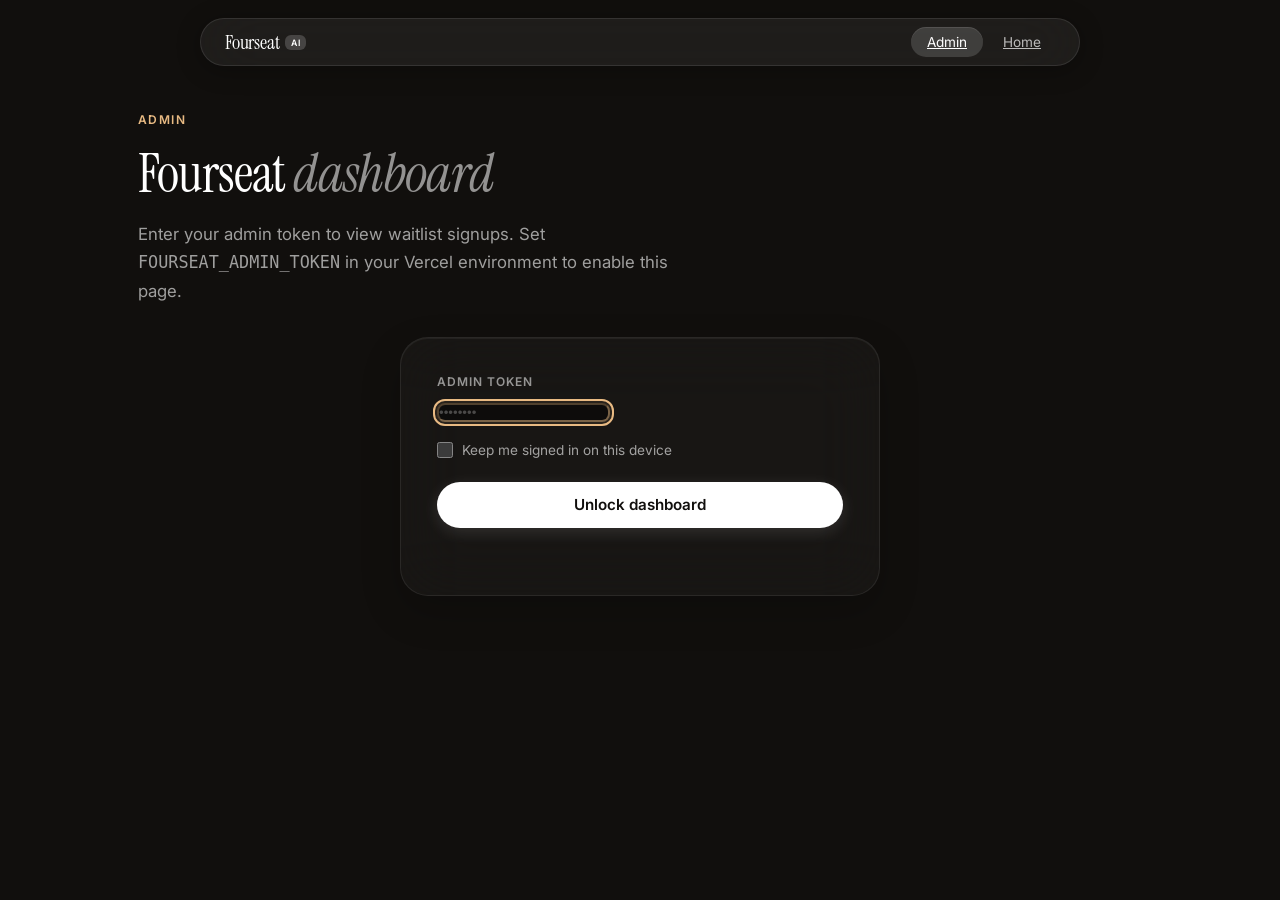
==== frontend/admin.html @ 405d0f9f "Add waitlist admin dashboard + HTML signup emails with dedup - backend/waitlist.py: send branded HTM" ====
<!DOCTYPE html>
<html lang="en">
<head>
<meta charset="UTF-8"/>
<meta name="viewport" content="width=device-width, initial-scale=1, viewport-fit=cover"/>
<meta name="theme-color" content="#110f0d"/>
<meta name="color-scheme" content="dark"/>
<meta name="robots" content="noindex,nofollow"/>
<title>Fourseat · Admin</title>
<link rel="preconnect" href="https://fonts.googleapis.com"/>
<link rel="preconnect" href="https://fonts.gstatic.com" crossorigin/>
<link href="https://fonts.googleapis.com/css2?family=Instrument+Serif:ital@0;1&family=Inter:wght@300;400;500;600&display=swap" rel="stylesheet"/>
<link rel="stylesheet" href="/frontend/styles.css"/>
<link rel="icon" type="image/png" sizes="32x32" href="/frontend/favicon-32.png"/>
<style>
  .admin-wrap{max-width:1100px;margin:0 auto;padding:7rem 3rem 4rem}
  .admin-stat{display:flex;align-items:flex-end;gap:1rem;margin-top:.5rem}
  .admin-count{font-family:'Instrument Serif',serif;font-size:5.5rem;line-height:1;letter-spacing:-.03em;color:#fff}
  .admin-count-lbl{font-size:.95rem;color:rgba(255,255,255,.5);padding-bottom:.7rem}
  .admin-meta{display:flex;gap:1rem;flex-wrap:wrap;margin-top:1.5rem;font-size:.82rem;color:rgba(255,255,255,.55)}
  .admin-meta span{display:inline-flex;align-items:center;gap:.4rem;padding:.35rem .75rem;border:1px solid rgba(255,255,255,.08);border-radius:999px;background:rgba(255,255,255,.03)}
  .admin-dot{width:8px;height:8px;border-radius:50%;background:#4ade80}
  .admin-dot.off{background:#f87171}
  .admin-toolbar{display:flex;gap:.75rem;flex-wrap:wrap;margin-top:2rem;margin-bottom:1.5rem}
  .admin-table{width:100%;border-collapse:separate;border-spacing:0;background:rgba(255,255,255,.02);border:1px solid rgba(255,255,255,.06);border-radius:16px;overflow:hidden}
  .admin-table th,.admin-table td{padding:.85rem 1rem;text-align:left;font-size:.9rem;border-bottom:1px solid rgba(255,255,255,.05);vertical-align:top}
  .admin-table th{font-size:.72rem;font-weight:600;letter-spacing:.08em;text-transform:uppercase;color:rgba(255,255,255,.5);background:rgba(0,0,0,.15)}
  .admin-table tr:last-child td{border-bottom:none}
  .admin-table td.email a{color:#e8ba83;text-decoration:none}
  .admin-table td.email a:hover{text-decoration:underline}
  .admin-empty{padding:2rem;text-align:center;color:rgba(255,255,255,.45)}
  .admin-login{max-width:480px;margin:0 auto}
  @media (max-width:768px){
    .admin-wrap{padding:6rem 1.25rem 3rem}
    .admin-count{font-size:3.75rem}
    .admin-table{display:block;overflow-x:auto;white-space:nowrap}
  }
</style>
</head>
<body>

<nav aria-label="Primary">
  <a class="nav-logo" href="/" aria-label="Fourseat home" style="text-decoration:none">Fourseat <sup>AI</sup></a>
  <div class="nav-links" id="nav-links">
    <a class="nav-link active" href="/admin">Admin</a>
    <a class="nav-link" href="/">Home</a>
  </div>
  <button type="button" class="nav-cta" id="signout-btn" style="display:none">Sign out</button>
</nav>

<main class="admin-wrap">

  <!-- LOGIN -->
  <section id="login-view">
    <div class="section-label">Admin</div>
    <h1 class="section-title" style="margin-bottom:1rem">Fourseat <em>dashboard</em></h1>
    <p class="section-sub" style="margin-bottom:2rem">Enter your admin token to view waitlist signups. Set <code>FOURSEAT_ADMIN_TOKEN</code> in your Vercel environment to enable this page.</p>
    <form class="glass-card admin-login" id="login-form" novalidate>
      <div class="input-group">
        <label class="input-label" for="token">Admin token</label>
        <input type="password" id="token" name="token" autocomplete="current-password" placeholder="••••••••" required/>
      </div>
      <div class="input-group" style="margin-bottom:0">
        <label style="display:inline-flex;align-items:center;gap:.55rem;font-size:.85rem;color:rgba(255,255,255,.6);cursor:pointer">
          <input type="checkbox" id="remember" style="width:16px;height:16px;accent-color:#e8ba83"/>
          Keep me signed in on this device
        </label>
      </div>
      <button type="submit" class="btn-primary" id="login-btn" style="margin-top:1.25rem;width:100%;justify-content:center">Unlock dashboard</button>
      <div id="login-err" style="margin-top:1rem;font-size:.85rem;color:#f87171;min-height:1.1em"></div>
    </form>
  </section>

  <!-- DASHBOARD -->
  <section id="dash-view" style="display:none">
    <div class="section-label">Waitlist</div>
    <div class="admin-stat">
      <div class="admin-count" id="stat-count">—</div>
      <div class="admin-count-lbl" id="stat-lbl">signups</div>
    </div>
    <div class="admin-meta" id="stat-meta"></div>

    <div class="admin-toolbar">
      <button type="button" class="btn-hero-secondary" id="refresh-btn">Refresh</button>
      <a href="#" class="btn-hero-secondary" id="csv-btn" download>Download CSV</a>
      <button type="button" class="btn-hero-secondary" id="copy-btn">Copy all emails</button>
    </div>

    <table class="admin-table" role="table" aria-label="Waitlist signups">
      <thead><tr>
        <th style="width:180px">When</th>
        <th style="width:32%">Email</th>
        <th style="width:26%">Name</th>
        <th>Company</th>
      </tr></thead>
      <tbody id="rows"></tbody>
    </table>
    <div id="empty" class="admin-empty" style="display:none">No signups yet. When someone joins, they'll appear here.</div>
  </section>

</main>

<div class="toast" id="toast" role="status" aria-live="polite"></div>

<script src="/frontend/admin.js" defer></script>
</body>
</html>
---- frontend/styles.css ----
/* ─── BASE ────────────────────────────────────────────────────────────────── */
*,*::before,*::after{box-sizing:border-box;margin:0;padding:0}
html{scroll-behavior:smooth;font-size:16px;-webkit-text-size-adjust:100%}
body{
  font-family:'Inter',system-ui,-apple-system,Segoe UI,sans-serif;
  background:#110f0d;
  color:#fff;
  -webkit-font-smoothing:antialiased;
  -moz-osx-font-smoothing:grayscale;
  overflow-x:hidden;
  min-height:100vh;
  text-rendering:optimizeLegibility;
}
img,svg{display:block;max-width:100%}
button{font-family:inherit}
:focus-visible{outline:2px solid #e8ba83;outline-offset:2px;border-radius:8px}
.sr-only{position:absolute;width:1px;height:1px;padding:0;margin:-1px;overflow:hidden;clip:rect(0,0,0,0);white-space:nowrap;border:0}

/* ─── SCROLL REVEAL ───────────────────────────────────────────────────────── */
.reveal{opacity:0;transform:translateY(28px);transition:opacity .8s cubic-bezier(.16,1,.3,1),transform .8s cubic-bezier(.16,1,.3,1)}
.reveal.active{opacity:1;transform:translateY(0)}
@media (prefers-reduced-motion:reduce){
  .reveal,.reveal.active{transition:none;opacity:1;transform:none}
  *,*::before,*::after{animation-duration:0.001ms !important;transition-duration:0.001ms !important}
}

/* ─── NAV ─────────────────────────────────────────────────────────────────── */
nav{
  position:fixed;top:18px;left:50%;transform:translateX(-50%);
  z-index:300;
  display:flex;align-items:center;gap:0;
  background:rgba(255,255,255,.06);
  backdrop-filter:blur(32px);
  -webkit-backdrop-filter:blur(32px);
  border:1px solid rgba(255,255,255,.1);
  border-radius:999px;
  padding:6px 6px 6px 24px;
  width:min(880px,calc(100vw - 24px));
  box-shadow:0 4px 24px rgba(0,0,0,.3);
}
.nav-logo{
  font-family:'Instrument Serif',serif;
  font-size:1.25rem;
  color:#fff;
  margin-right:auto;
  letter-spacing:-.01em;
  display:inline-flex;align-items:center;gap:6px;
  background:none;border:none;cursor:pointer;padding:.25rem 0;
}
.nav-logo sup{
  font-family:'Inter',sans-serif;
  font-size:.55rem;font-weight:600;
  background:rgba(255,255,255,.18);
  border-radius:6px;padding:2px 6px;
  letter-spacing:.06em;color:#fff;
}
.nav-links{display:flex;align-items:center;gap:4px;margin:0 1rem}
.nav-link{
  padding:.45rem 1rem;
  font-size:.85rem;font-weight:400;
  color:rgba(255,255,255,.7);
  border:none;background:none;
  border-radius:999px;
  cursor:pointer;
  transition:color .25s ease,background .25s ease;
  white-space:nowrap;
}
.nav-link:hover{color:#fff;background:rgba(255,255,255,.1)}
.nav-link.active{color:#fff;background:rgba(255,255,255,.15);box-shadow:inset 0 1px 0 rgba(255,255,255,.1)}
.nav-cta{
  display:inline-flex;align-items:center;
  padding:.55rem 1.2rem;
  background:#fff;
  color:#110f0d;
  border-radius:999px;
  font-size:.85rem;font-weight:600;
  border:none;cursor:pointer;
  transition:transform .25s ease,box-shadow .25s ease,background .25s ease;
  white-space:nowrap;
  box-shadow:0 2px 12px rgba(255,255,255,.18);
}
.nav-cta:hover{background:#f0ebe1;transform:translateY(-1px);box-shadow:0 4px 16px rgba(255,255,255,.28)}
.nav-toggle{
  display:none;
  width:38px;height:38px;
  border:none;background:rgba(255,255,255,.08);
  border-radius:999px;cursor:pointer;
  align-items:center;justify-content:center;
  color:#fff;
}
.nav-toggle svg{width:18px;height:18px;stroke:currentColor;stroke-width:2;fill:none;stroke-linecap:round}
.nav-toggle .icon-close{display:none}
nav.open .nav-toggle .icon-open{display:none}
nav.open .nav-toggle .icon-close{display:block}

/* ─── PAGES ───────────────────────────────────────────────────────────────── */
.page{display:none}
.page.active{display:block;animation:fadeIn .4s ease-out}
@keyframes fadeIn{from{opacity:0}to{opacity:1}}

/* ─── HERO ────────────────────────────────────────────────────────────────── */
.hero{
  position:relative;
  min-height:100vh;
  display:flex;align-items:center;
  overflow:hidden;
  padding-top:96px;padding-bottom:48px;
}
.hero-bg{
  position:absolute;inset:0;
  background:
    radial-gradient(ellipse 60% 80% at 75% 45%,rgba(180,110,40,.3) 0%,transparent 60%),
    radial-gradient(ellipse 50% 60% at 20% 60%,rgba(90,50,20,.4) 0%,transparent 60%),
    linear-gradient(160deg,#1c1814 0%,#110f0d 40%,#080706 100%);
  z-index:0;
}
.hero-bg::before{
  content:'';position:absolute;
  width:500px;height:500px;
  right:25%;top:5%;
  background:rgba(215,135,50,.18);
  border-radius:50%;
  filter:blur(110px);
  animation:float 12s infinite ease-in-out alternate;
}
.hero-bg::after{
  content:'';position:absolute;
  width:400px;height:600px;
  right:5%;top:15%;
  background:rgba(140,70,25,.18);
  border-radius:50%;
  filter:blur(80px);
  animation:float 15s infinite ease-in-out alternate-reverse;
}
.hero-grid{
  position:absolute;inset:0;
  background-image:
    linear-gradient(rgba(255,255,255,.035) 1px,transparent 1px),
    linear-gradient(90deg,rgba(255,255,255,.035) 1px,transparent 1px);
  background-size:48px 48px,48px 48px;
  mask-image:radial-gradient(ellipse 80% 70% at 50% 40%,#000 30%,transparent 75%);
  -webkit-mask-image:radial-gradient(ellipse 80% 70% at 50% 40%,#000 30%,transparent 75%);
  pointer-events:none;
}
@keyframes float{0%{transform:translateY(0) scale(1)}100%{transform:translateY(-40px) scale(1.05)}}
.hero-content{
  position:relative;z-index:10;
  width:100%;
  max-width:1150px;
  margin:0 auto;
  padding:0 3rem;
  display:grid;
  grid-template-columns:1fr auto;
  align-items:center;
  gap:5rem;
}
.hero-badge{
  display:inline-flex;align-items:center;gap:8px;
  font-size:.8rem;color:rgba(255,255,255,.85);
  margin-bottom:1.75rem;
  background:rgba(255,255,255,.06);
  border:1px solid rgba(255,255,255,.1);
  padding:.4rem 1.1rem;
  border-radius:999px;
  backdrop-filter:blur(12px);
}
.hero-badge svg{width:14px;height:14px;color:#e8ba83}
.hero-title{
  font-family:'Instrument Serif',serif;
  font-size:clamp(2.6rem,6vw,5.5rem);
  font-weight:400;
  line-height:1.04;
  letter-spacing:-.02em;
  color:#fff;
  margin-bottom:1.5rem;
}
.hero-title em{font-style:italic;color:rgba(255,255,255,.65)}
.hero-sub{
  font-size:clamp(1rem,1.6vw,1.15rem);
  color:rgba(255,255,255,.65);
  line-height:1.6;
  margin-bottom:2.4rem;
  max-width:520px;
}
.hero-sub strong{color:rgba(255,255,255,.92);font-weight:500}
.cycle-text{
  display:inline-block;
  color:#e8ba83;
  transition:opacity .35s cubic-bezier(.16,1,.3,1),transform .35s cubic-bezier(.16,1,.3,1);
}
.cycle-text.swap-out{opacity:0;transform:translateY(-6px)}

.hero-actions{display:flex;align-items:center;gap:1rem;flex-wrap:wrap}

/* ─── BUTTONS ─────────────────────────────────────────────────────────────── */
.btn-hero-primary,
.btn-primary{
  display:inline-flex;align-items:center;justify-content:center;gap:.6rem;
  padding:.85rem 1.8rem;
  background:#fff;
  color:#110f0d;
  border-radius:999px;
  font-size:.95rem;font-weight:600;
  border:none;cursor:pointer;
  transition:transform .25s ease,box-shadow .25s ease,background .25s ease;
  box-shadow:0 4px 16px rgba(255,255,255,.12);
  text-decoration:none;
}
.btn-hero-primary:hover,
.btn-primary:hover{background:#f0ebe1;transform:translateY(-2px);box-shadow:0 8px 24px rgba(255,255,255,.22)}
.btn-primary:disabled{background:rgba(255,255,255,.1);color:rgba(255,255,255,.3);cursor:not-allowed;transform:none;box-shadow:none}
.btn-hero-secondary{
  display:inline-flex;align-items:center;justify-content:center;
  padding:.85rem 1.8rem;
  background:rgba(255,255,255,.05);
  color:#fff;
  border-radius:999px;
  font-size:.95rem;font-weight:500;
  border:1px solid rgba(255,255,255,.15);
  cursor:pointer;
  transition:background .25s ease,border-color .25s ease,transform .25s ease;
  backdrop-filter:blur(8px);
}
.btn-hero-secondary:hover{background:rgba(255,255,255,.1);border-color:rgba(255,255,255,.3)}

/* Hero stats */
.hero-stats{
  list-style:none;display:flex;align-items:center;gap:2rem;
  margin-top:2.5rem;padding-top:1.75rem;
  border-top:1px solid rgba(255,255,255,.08);
  flex-wrap:wrap;
}
.hero-stats li{display:flex;flex-direction:column;gap:.2rem}
.hero-stat-num{font-family:'Instrument Serif',serif;font-size:1.75rem;color:#fff;line-height:1;letter-spacing:-.01em}
.hero-stat-lbl{font-size:.78rem;color:rgba(255,255,255,.5);letter-spacing:.02em}

/* Floating board snapshot card */
.hero-card{
  background:linear-gradient(180deg,rgba(28,24,20,.65),rgba(20,18,16,.55));
  backdrop-filter:blur(32px);
  -webkit-backdrop-filter:blur(32px);
  border:1px solid rgba(255,255,255,.1);
  border-radius:24px;
  padding:1.5rem;
  width:340px;
  display:flex;flex-direction:column;gap:1.1rem;
  box-shadow:
    0 30px 80px rgba(0,0,0,.5),
    0 0 0 1px rgba(232,186,131,.06),
    inset 0 1px 0 rgba(255,255,255,.08);
  animation:hoverFloat 8s ease-in-out infinite;
  position:relative;overflow:hidden;
}
.hero-card::before{
  content:'';position:absolute;inset:0;
  background:radial-gradient(circle at 15% 0%,rgba(232,186,131,.18),transparent 55%);
  pointer-events:none;
}
@keyframes hoverFloat{0%,100%{transform:translateY(0)}50%{transform:translateY(-10px)}}
.hero-card-head{display:flex;align-items:center;gap:.85rem;position:relative;z-index:1}
.hero-card-title{font-size:.95rem;font-weight:600;color:#fff}
.hero-card-sub{font-size:.72rem;color:rgba(255,255,255,.5);letter-spacing:.04em;text-transform:uppercase;margin-top:.15rem}
.hero-orb{
  width:48px;height:48px;
  border-radius:50%;
  background:transparent url(/frontend/orb.png) center/contain no-repeat;
  filter:drop-shadow(0 8px 24px rgba(217,141,56,.35));
  position:relative;flex-shrink:0;
  animation:spinOrb 30s linear infinite;
  will-change:transform;
}
@keyframes spinOrb{to{transform:rotate(360deg)}}
@media (prefers-reduced-motion:reduce){
  .hero-orb,.chairman-orb{animation:none}
}

.hero-snapshot{list-style:none;display:flex;flex-direction:column;gap:.55rem;position:relative;z-index:1}
.hero-snapshot li{
  display:grid;grid-template-columns:3px 84px 1fr;gap:.65rem;align-items:center;
  padding:.55rem .7rem;
  background:rgba(255,255,255,.03);
  border:1px solid rgba(255,255,255,.05);
  border-radius:12px;
}
.snap-bar{display:block;width:3px;height:18px;border-radius:2px}
.snap-role{font-size:.72rem;font-weight:600;color:rgba(255,255,255,.85);letter-spacing:.02em}
.snap-text{font-size:.78rem;color:rgba(255,255,255,.55);line-height:1.35}

.hero-verdict{
  background:rgba(0,0,0,.25);
  border:1px solid rgba(232,186,131,.22);
  border-radius:14px;
  padding:.85rem 1rem;
  position:relative;z-index:1;
}
.hero-verdict-label{font-size:.65rem;font-weight:600;letter-spacing:.12em;text-transform:uppercase;color:#e8ba83;margin-bottom:.3rem}
.hero-verdict-text{font-family:'Instrument Serif',serif;font-size:1.05rem;color:#fff;line-height:1.4}
.hero-verdict-meta{margin-top:.55rem}

.hero-card-cta{width:100%;padding:.75rem 1rem;border-radius:14px;font-size:.9rem;box-shadow:none;position:relative;z-index:1}

/* ─── TRUST STRIP ────────────────────────────────────────────────────────── */
.trust-strip{
  position:relative;z-index:5;
  border-top:1px solid rgba(255,255,255,.05);
  border-bottom:1px solid rgba(255,255,255,.05);
  background:rgba(0,0,0,.18);
}
.trust-inner{
  max-width:1150px;margin:0 auto;padding:1.5rem 3rem;
  display:flex;align-items:center;gap:2rem;flex-wrap:wrap;
}
.trust-label{
  font-size:.7rem;font-weight:600;letter-spacing:.14em;text-transform:uppercase;
  color:rgba(255,255,255,.45);flex-shrink:0;
}
.trust-items{
  display:flex;align-items:center;gap:1.2rem;flex-wrap:wrap;
  font-size:.85rem;color:rgba(255,255,255,.7);
  font-family:'Instrument Serif',serif;font-style:italic;letter-spacing:.01em;
}
.trust-dot{width:4px;height:4px;border-radius:50%;background:rgba(232,186,131,.6)}

/* ─── PREVIEW SECTION ────────────────────────────────────────────────────── */
.preview-section{padding-top:5rem}
.preview-board{margin-top:3rem;display:flex;flex-direction:column;gap:1.25rem}
.preview-question{
  display:flex;align-items:flex-start;gap:1rem;
  padding:1.4rem 1.6rem;
  background:linear-gradient(180deg,rgba(232,186,131,.07),rgba(232,186,131,.02));
  border:1px solid rgba(232,186,131,.18);
  border-radius:18px;
}
.preview-q-label{
  font-size:.7rem;font-weight:600;letter-spacing:.12em;text-transform:uppercase;
  color:#e8ba83;flex-shrink:0;padding-top:.2rem;
}
.preview-q-text{font-family:'Instrument Serif',serif;font-size:1.2rem;color:#fff;line-height:1.45}

.preview-grid{
  display:grid;grid-template-columns:repeat(4,1fr);gap:.85rem;
}
.preview-card{
  position:relative;
  background:rgba(255,255,255,.03);
  border:1px solid rgba(255,255,255,.07);
  border-radius:18px;
  padding:1.25rem;
  display:flex;flex-direction:column;gap:.7rem;
  transition:transform .35s ease,background .35s ease;
}
.preview-card:hover{transform:translateY(-3px);background:rgba(255,255,255,.05)}
.preview-bar{position:absolute;top:0;left:0;right:0;height:3px;background:var(--accent,#e8ba83);border-radius:18px 18px 0 0}
.preview-head{display:flex;align-items:center;justify-content:space-between;gap:.5rem}
.preview-role{font-size:.85rem;font-weight:600;color:#fff}
.preview-tag{font-size:.65rem;letter-spacing:.08em;text-transform:uppercase;color:rgba(255,255,255,.4)}
.preview-text{font-size:.88rem;color:rgba(255,255,255,.7);line-height:1.55}

.preview-chair{
  background:linear-gradient(180deg,rgba(20,18,16,.7),rgba(15,13,11,.6));
  border:1px solid rgba(232,186,131,.28);
  border-radius:24px;
  padding:1.85rem;
  display:flex;flex-direction:column;gap:1.25rem;
  box-shadow:0 12px 40px rgba(0,0,0,.35);
}
.preview-chair-head{display:flex;align-items:center;gap:1rem;flex-wrap:wrap}
.preview-chair-head .chairman-orb{width:42px;height:42px}
.preview-chair-title{font-size:1rem;font-weight:600;color:#fff}
.preview-chair-sub{font-size:.78rem;color:rgba(255,255,255,.5)}
.preview-chair-pill{margin-left:auto}
.preview-verdict{font-family:'Instrument Serif',serif;font-size:1.4rem;line-height:1.4;color:#fff}
.preview-cols{display:grid;grid-template-columns:repeat(3,1fr);gap:1rem}
.preview-col{
  background:rgba(255,255,255,.02);
  border:1px solid rgba(255,255,255,.05);
  border-radius:14px;padding:1.1rem;
}
.preview-col-title{font-size:.7rem;font-weight:600;letter-spacing:.1em;text-transform:uppercase;color:rgba(255,255,255,.45);margin-bottom:.65rem}
.preview-col ul{list-style:none;display:flex;flex-direction:column;gap:.5rem}
.preview-col li{
  font-size:.85rem;color:rgba(255,255,255,.7);line-height:1.5;
  padding-left:1rem;position:relative;
}
.preview-col li::before{content:'→';position:absolute;left:0;color:#e8ba83}
.preview-cta{
  display:flex;align-items:center;justify-content:center;gap:.85rem;flex-wrap:wrap;margin-top:1rem;
}

/* ─── CLOSING CTA ────────────────────────────────────────────────────────── */
.closing-cta{padding-bottom:3rem}
.closing-cta-card{
  position:relative;overflow:hidden;
  max-width:1080px;margin:0 auto;
  padding:4rem 3rem;border-radius:32px;
  background:linear-gradient(180deg,rgba(28,24,20,.85),rgba(15,13,11,.85));
  border:1px solid rgba(232,186,131,.22);
  box-shadow:0 30px 80px rgba(0,0,0,.45);
  text-align:center;
}
.closing-cta-glow{
  position:absolute;inset:-20%;
  background:
    radial-gradient(ellipse 50% 60% at 30% 0%,rgba(232,186,131,.18),transparent 60%),
    radial-gradient(ellipse 60% 60% at 80% 100%,rgba(125,72,23,.25),transparent 60%);
  pointer-events:none;
}
.closing-cta-inner{position:relative;z-index:1;max-width:640px;margin:0 auto;display:flex;flex-direction:column;align-items:center}
.closing-cta-inner .section-label{margin-bottom:.75rem}

/* ─── GENERIC SECTION ────────────────────────────────────────────────────── */
.section{padding:6.5rem 0;position:relative}
.section-inner{max-width:1150px;margin:0 auto;padding:0 3rem}
.section-label{
  font-size:.75rem;font-weight:600;
  letter-spacing:.12em;text-transform:uppercase;
  color:#e8ba83;
  margin-bottom:1.1rem;
}
.section-title{
  font-family:'Instrument Serif',serif;
  font-size:clamp(2rem,4.2vw,3.5rem);
  font-weight:400;
  line-height:1.1;
  letter-spacing:-.02em;
  color:#fff;
  margin-bottom:1.1rem;
}
.section-title em{font-style:italic;color:rgba(255,255,255,.55)}
.section-sub{
  font-size:clamp(.95rem,1.4vw,1.05rem);
  color:rgba(255,255,255,.6);
  max-width:560px;
  line-height:1.7;
}

/* ─── FEATURES GRID ───────────────────────────────────────────────────────── */
.features-grid{
  display:grid;
  grid-template-columns:repeat(3,1fr);
  gap:1.25rem;
  margin-top:3rem;
}
.feature-card{
  background:rgba(255,255,255,.03);
  border:1px solid rgba(255,255,255,.08);
  border-radius:24px;
  padding:2.25rem 1.85rem;
  transition:background .35s ease,border-color .35s ease,transform .35s ease,box-shadow .35s ease;
  cursor:pointer;
  backdrop-filter:blur(12px);
  box-shadow:0 4px 20px rgba(0,0,0,.2);
  text-align:left;
  width:100%;
  color:inherit;
  font:inherit;
}
.feature-card:hover{
  background:rgba(255,255,255,.06);
  border-color:rgba(255,255,255,.15);
  transform:translateY(-4px);
  box-shadow:0 12px 30px rgba(0,0,0,.3);
}
.feature-icon{
  width:46px;height:46px;
  border-radius:12px;
  background:rgba(255,255,255,.06);
  border:1px solid rgba(255,255,255,.12);
  display:flex;align-items:center;justify-content:center;
  margin-bottom:1.4rem;
  box-shadow:inset 0 1px 0 rgba(255,255,255,.1);
}
.feature-icon svg{width:22px;height:22px;stroke:#e8ba83;stroke-width:1.8;fill:none;stroke-linecap:round;stroke-linejoin:round}
.feature-name{font-size:1.1rem;font-weight:500;color:#fff;margin-bottom:.7rem}
.feature-desc{font-size:.92rem;color:rgba(255,255,255,.5);line-height:1.6}

/* ─── TESTIMONIALS ────────────────────────────────────────────────────────── */
.testimonials-grid{
  display:grid;
  grid-template-columns:repeat(3,1fr);
  gap:1.25rem;
  margin-top:3rem;
}
.testi-card{
  background:rgba(20,18,16,.4);
  backdrop-filter:blur(24px);
  border:1px solid rgba(255,255,255,.06);
  border-radius:24px;
  padding:2rem;
  transition:background .35s ease,transform .35s ease;
  display:flex;flex-direction:column;justify-content:space-between;
  min-height:230px;
}
.testi-card:hover{background:rgba(255,255,255,.05);transform:translateY(-4px)}
.testi-quote{
  font-size:1.05rem;
  color:rgba(255,255,255,.85);
  line-height:1.55;
  margin-bottom:1.75rem;
  font-family:'Instrument Serif',serif;
  font-style:italic;
  letter-spacing:.01em;
}
.testi-author{display:flex;align-items:center;gap:.8rem}
.testi-avatar{
  width:42px;height:42px;border-radius:50%;
  display:flex;align-items:center;justify-content:center;
  font-size:.85rem;font-weight:600;color:#fff;
  flex-shrink:0;border:1px solid rgba(255,255,255,.2);
  background-size:cover;background-position:center;
  box-shadow:inset 0 2px 4px rgba(0,0,0,.5);
}
.t-img-1{background-image:radial-gradient(circle at top right,#9fa1a6,#3f434a)}
.t-img-2{background-image:radial-gradient(circle at top right,#d9aca4,#734a41)}
.t-img-3{background-image:radial-gradient(circle at top right,#a0b5a3,#4a5c4c)}
.testi-name{font-size:.9rem;font-weight:500;color:#fff}
.testi-role{font-size:.78rem;color:rgba(255,255,255,.45)}

/* ─── PRICING ─────────────────────────────────────────────────────────────── */
.pricing-grid{
  display:grid;
  grid-template-columns:repeat(3,1fr);
  gap:1.25rem;
  margin-top:3rem;
  align-items:stretch;
}
.price-card{
  background:rgba(255,255,255,.03);
  backdrop-filter:blur(24px);
  border:1px solid rgba(255,255,255,.08);
  border-radius:28px;
  padding:2.5rem 2rem;
  transition:background .35s ease,transform .35s ease,box-shadow .35s ease;
  display:flex;flex-direction:column;
}
.price-card:hover{background:rgba(255,255,255,.06);transform:translateY(-6px)}
.price-card.featured{
  background:rgba(20,18,16,.6);
  border-color:rgba(232,186,131,.4);
  box-shadow:0 12px 40px rgba(0,0,0,.4),inset 0 1px 0 rgba(255,255,255,.1);
  position:relative;
}
.price-card.featured::after{
  content:'Most popular';
  position:absolute;top:-12px;left:50%;transform:translateX(-50%);
  font-size:.65rem;font-weight:600;letter-spacing:.12em;text-transform:uppercase;
  color:#110f0d;background:#e8ba83;padding:.35rem .8rem;border-radius:999px;
  white-space:nowrap;
}
.price-tier{font-size:.8rem;font-weight:600;letter-spacing:.1em;text-transform:uppercase;color:#e8ba83;margin-bottom:1rem}
.price-amount{
  font-family:'Instrument Serif',serif;
  font-size:3rem;font-weight:400;
  color:#fff;line-height:1;
  margin-bottom:.5rem;letter-spacing:-.02em;
}
.price-amount span{font-family:'Inter',sans-serif;font-size:1rem;color:rgba(255,255,255,.4)}
.price-desc{font-size:.9rem;color:rgba(255,255,255,.55);margin-bottom:1.75rem;padding-bottom:1.75rem;border-bottom:1px solid rgba(255,255,255,.08);line-height:1.55}
.price-features{list-style:none;display:flex;flex-direction:column;gap:.85rem;margin-bottom:2.25rem;flex-grow:1}
.price-features li{font-size:.9rem;color:rgba(255,255,255,.7);display:flex;gap:.8rem;align-items:flex-start}
.price-features li::before{content:'✓';color:#e8ba83;flex-shrink:0}
.btn-price{
  width:100%;padding:.9rem;
  border-radius:999px;
  font-size:.9rem;font-weight:600;
  border:1px solid rgba(255,255,255,.2);
  background:transparent;color:#fff;
  cursor:pointer;transition:background .25s ease,border-color .25s ease;
}
.btn-price:hover{background:rgba(255,255,255,.1);border-color:rgba(255,255,255,.4)}
.btn-price.featured{background:#fff;color:#110f0d;border-color:#fff}
.btn-price.featured:hover{background:#f0ebe1;box-shadow:0 4px 16px rgba(255,255,255,.2)}

/* ─── GLASS / FORMS ───────────────────────────────────────────────────────── */
.glass-card{
  background:rgba(255,255,255,.03);
  border:1px solid rgba(255,255,255,.08);
  backdrop-filter:blur(32px);
  -webkit-backdrop-filter:blur(32px);
  border-radius:28px;
  padding:2.25rem;
  box-shadow:0 16px 40px rgba(0,0,0,.2),inset 0 1px 0 rgba(255,255,255,.05);
}
.input-label{
  display:block;
  font-size:.75rem;font-weight:600;
  letter-spacing:.08em;text-transform:uppercase;
  color:rgba(255,255,255,.55);
  margin-bottom:.7rem;
}
textarea,
input[type=text],
input[type=email],
input[type=number],
select{
  width:100%;
  background:rgba(0,0,0,.2);
  border:1px solid rgba(255,255,255,.1);
  border-radius:14px;
  color:#fff;
  font-family:inherit;
  font-size:.95rem;
  padding:.95rem 1.1rem;
  resize:vertical;
  transition:border-color .25s ease,background .25s ease,box-shadow .25s ease;
  outline:none;
}
textarea::placeholder,
input::placeholder{color:rgba(255,255,255,.25)}
textarea:focus,
input:focus,
select:focus{border-color:rgba(232,186,131,.5);background:rgba(0,0,0,.4);box-shadow:0 0 0 4px rgba(232,186,131,.08)}
textarea{min-height:120px}
select option{background:#1a1714;color:#fff}
.input-row{display:grid;grid-template-columns:1fr 1fr;gap:1.25rem;margin-bottom:1.25rem}
.input-group{margin-bottom:1.25rem}
.input-group:last-child{margin-bottom:0}

/* ─── BOARDS / DEBATE ─────────────────────────────────────────────────────── */
.board-grid{display:grid;grid-template-columns:1fr 1fr;gap:1.25rem;margin-bottom:2.5rem}
.board-card{
  background:rgba(255,255,255,.02);
  border:1px solid rgba(255,255,255,.06);
  border-radius:24px;
  padding:1.6rem;
  position:relative;overflow:hidden;
  transition:transform .3s ease,background .3s ease;
}
.board-card:hover{transform:translateY(-2px);background:rgba(255,255,255,.04)}
.board-card-bar{position:absolute;top:0;left:0;right:0;height:3px}
.board-card-header{display:flex;align-items:flex-start;justify-content:space-between;margin-bottom:1rem;gap:.5rem}
.member-name{font-size:1.02rem;font-weight:500;color:#fff}
.ai-badge{
  font-size:.68rem;padding:.3rem .75rem;
  border-radius:999px;
  background:rgba(255,255,255,.05);
  border:1px solid rgba(255,255,255,.1);
  color:rgba(255,255,255,.55);
  white-space:nowrap;flex-shrink:0;
}
.round-tag{
  font-size:.7rem;font-weight:600;letter-spacing:.08em;
  text-transform:uppercase;color:rgba(255,255,255,.35);
  margin-bottom:.85rem;
}
.board-response{font-size:.95rem;color:rgba(255,255,255,.75);line-height:1.7}

/* Chairman / Verdict */
.chairman{
  background:rgba(20,18,16,.6);
  border:1px solid rgba(232,186,131,.3);
  border-radius:28px;
  padding:2.25rem;
  margin-top:1.5rem;
  box-shadow:0 10px 40px rgba(0,0,0,.3);
}
.chairman-hdr{display:flex;align-items:center;gap:1rem;margin-bottom:1.75rem}
.chairman-orb{
  width:48px;height:48px;border-radius:50%;
  background:transparent url(/frontend/orb.png) center/contain no-repeat;
  filter:drop-shadow(0 6px 18px rgba(0,0,0,.45));
  flex-shrink:0;position:relative;
  animation:spinOrb 30s linear infinite;
  will-change:transform;
}
.chairman-title{font-size:1.15rem;font-weight:600;color:#fff}
.chairman-sub{font-size:.82rem;color:rgba(255,255,255,.5)}
.verdict-box{
  background:rgba(0,0,0,.2);
  border:1px solid rgba(255,255,255,.08);
  border-radius:16px;
  padding:1.4rem 1.75rem;
  margin-bottom:2rem;
}
.verdict-text{font-family:'Instrument Serif',serif;font-size:1.4rem;color:#fff;line-height:1.4}
.conf-pill{
  display:inline-block;font-family:'Inter',sans-serif;
  font-size:.72rem;font-weight:600;
  padding:.3rem .8rem;border-radius:999px;
  margin-left:.5rem;vertical-align:middle;
}
.conf-high{background:rgba(34,197,94,.1);color:#4ade80;border:1px solid rgba(34,197,94,.2)}
.conf-med{background:rgba(245,158,11,.1);color:#fbbf24;border:1px solid rgba(245,158,11,.2)}
.conf-low{background:rgba(239,68,68,.1);color:#f87171;border:1px solid rgba(239,68,68,.2)}
.ch-grid{display:grid;grid-template-columns:repeat(3,1fr);gap:1.25rem;margin-bottom:.5rem}
.ch-col{background:rgba(255,255,255,.02);border:1px solid rgba(255,255,255,.05);border-radius:16px;padding:1.4rem}
.ch-col-title{font-size:.75rem;font-weight:600;letter-spacing:.1em;text-transform:uppercase;color:rgba(255,255,255,.45);margin-bottom:.9rem}
.ch-list{list-style:none;display:flex;flex-direction:column;gap:.7rem}
.ch-list li{font-size:.9rem;color:rgba(255,255,255,.7);line-height:1.55;padding-left:1.1rem;position:relative}
.ch-list li::before{content:'→';position:absolute;left:0;color:#e8ba83}

/* ─── LOADING ────────────────────────────────────────────────────────────── */
.loading{display:none;text-align:center;padding:3rem 1rem}
.loading.active{display:block;animation:fadeIn .4s ease}
.spinner{
  width:42px;height:42px;
  border:2px solid rgba(255,255,255,.05);
  border-top-color:#e8ba83;
  border-radius:50%;
  animation:spin 1s linear infinite;
  margin:0 auto 1.4rem;
}
@keyframes spin{to{transform:rotate(360deg)}}
.loading-msg{font-size:1rem;color:rgba(255,255,255,.6)}
.loading-steps{margin-top:1.4rem;display:flex;flex-direction:column;gap:.55rem;text-align:left;max-width:540px;margin-left:auto;margin-right:auto}
.step{font-size:.85rem;color:rgba(255,255,255,.3);transition:color .35s}
.step.done{color:rgba(255,255,255,.5)}
.step.now{color:#e8ba83}

/* ─── MEMORY ──────────────────────────────────────────────────────────────── */
.upload-zone{
  border:2px dashed rgba(255,255,255,.12);
  border-radius:18px;padding:2.5rem 1.5rem;
  text-align:center;cursor:pointer;
  transition:border-color .25s ease,background .25s ease;
  background:rgba(0,0,0,.15);
  margin-bottom:1.25rem;
}
.upload-zone:hover{border-color:rgba(232,186,131,.4);background:rgba(0,0,0,.3)}
.upload-icon{width:36px;height:36px;margin:0 auto 1rem;color:#e8ba83;stroke:#e8ba83;stroke-width:1.5;fill:none}
.doc-item{
  background:rgba(255,255,255,.03);border:1px solid rgba(255,255,255,.08);
  border-radius:16px;padding:1rem 1.25rem;margin-bottom:.7rem;
  display:flex;align-items:flex-start;justify-content:space-between;gap:1rem;
}
.doc-name{font-size:.95rem;font-weight:500;color:#fff;margin-bottom:.2rem;word-break:break-word}
.doc-meta{font-size:.78rem;color:rgba(255,255,255,.4)}
.memory-answer{
  background:rgba(232,186,131,.05);border:1px solid rgba(232,186,131,.2);
  border-radius:20px;padding:1.75rem;margin-top:1.5rem;
}
.answer-text{font-size:.95rem;line-height:1.7;color:rgba(255,255,255,.85)}
.source-chip{
  display:inline-block;font-size:.72rem;padding:.3rem .8rem;
  background:rgba(255,255,255,.05);border:1px solid rgba(255,255,255,.1);
  border-radius:999px;color:rgba(255,255,255,.55);margin:.4rem .4rem 0 0;
}
.memory-grid{display:grid;grid-template-columns:1fr 1fr;gap:2rem}

/* ─── BRIEF / METRICS ─────────────────────────────────────────────────────── */
.metric-box{
  background:rgba(0,0,0,.2);border:1px solid rgba(255,255,255,.08);
  border-radius:16px;padding:1.1rem 1.3rem;
}
.metric-lbl-input{
  background:transparent;border:none;font-size:.7rem;font-weight:600;letter-spacing:.08em;
  text-transform:uppercase;color:rgba(255,255,255,.45);padding:0;width:100%;margin-bottom:.5rem;
}
.metric-val-input{
  background:transparent;border:none;font-family:'Instrument Serif',serif;
  font-size:1.85rem;color:#fff;padding:0;width:100%;
}
.metric-val-input:focus,.metric-lbl-input:focus{outline:none;box-shadow:none}
.metrics-grid{display:grid;grid-template-columns:repeat(3,1fr);gap:1.25rem;margin-bottom:1.5rem}
.deck-done{
  background:rgba(255,255,255,.03);border:1px solid rgba(255,255,255,.1);
  border-radius:24px;padding:2.5rem;text-align:center;margin-top:1.5rem;
}
.deck-done-title{font-family:'Instrument Serif',serif;font-size:1.85rem;color:#fff;margin-bottom:.5rem}

/* ─── STATUS BAR ─────────────────────────────────────────────────────────── */
.status-bar{
  display:inline-flex;align-items:center;gap:.55rem;
  font-size:.8rem;color:rgba(255,255,255,.45);
  margin-bottom:1.5rem;
}
.status-dot{width:8px;height:8px;border-radius:50%;background:#4ade80;box-shadow:0 0 0 4px rgba(74,222,128,.12)}

/* ─── TOAST ──────────────────────────────────────────────────────────────── */
.toast{
  position:fixed;bottom:1.5rem;right:1.5rem;left:1.5rem;z-index:999;
  margin-left:auto;max-width:min(420px,calc(100vw - 2rem));
  background:rgba(30,26,22,.95);border:1px solid rgba(255,255,255,.15);
  backdrop-filter:blur(24px);border-radius:14px;padding:.95rem 1.3rem;
  font-size:.9rem;color:#fff;
  transform:translateY(120%);opacity:0;
  transition:transform .4s cubic-bezier(.16,1,.3,1),opacity .4s;
  box-shadow:0 10px 40px rgba(0,0,0,.4);
}
.toast.show{transform:translateY(0);opacity:1}
.toast.ok{border-color:rgba(74,222,128,.4);color:#4ade80}
.toast.err{border-color:rgba(248,113,113,.4);color:#f87171}

/* ─── FOOTER ─────────────────────────────────────────────────────────────── */
footer{
  border-top:1px solid rgba(255,255,255,.05);
  padding:2.5rem 3rem;
  display:flex;align-items:center;justify-content:space-between;gap:1rem;
  max-width:1150px;margin:5rem auto 0;
  flex-wrap:wrap;
}
.footer-brand{font-family:'Instrument Serif',serif;font-size:1.2rem;color:rgba(255,255,255,.65)}
.footer-meta{font-size:.8rem;color:rgba(255,255,255,.35)}

/* ─── RESPONSIVE ─────────────────────────────────────────────────────────── */
@media (max-width:1080px){
  .hero-card{width:300px;padding:1.25rem}
  .hero-snapshot li{grid-template-columns:3px 76px 1fr}
}

@media (max-width:960px){
  .hero-content{grid-template-columns:1fr;gap:2.25rem;padding:0 1.5rem}
  .hero-card{width:100%;max-width:460px;justify-self:start;animation:none}
  .preview-grid{grid-template-columns:repeat(2,1fr)}
  .features-grid,
  .testimonials-grid,
  .pricing-grid,
  .ch-grid,
  .preview-cols{grid-template-columns:1fr 1fr}
  .pricing-grid{gap:1rem}
  .price-card.featured::after{top:-10px}
  .section-inner{padding:0 1.5rem}
  .section{padding:5rem 0}
  .trust-inner{padding:1.25rem 1.5rem;gap:1.25rem}
  .closing-cta-card{padding:3rem 1.75rem;border-radius:26px}
  footer{padding:2rem 1.5rem;margin-top:3rem}
}

@media (max-width:768px){
  nav{
    padding:8px 8px 8px 18px;
    width:calc(100vw - 16px);
    top:12px;
    border-radius:24px;
  }
  .nav-logo{font-size:1.15rem}
  .nav-links{
    position:absolute;top:calc(100% + 10px);left:0;right:0;
    flex-direction:column;align-items:stretch;gap:4px;
    margin:0;padding:.75rem;
    background:rgba(20,18,16,.96);
    backdrop-filter:blur(24px);
    -webkit-backdrop-filter:blur(24px);
    border:1px solid rgba(255,255,255,.1);
    border-radius:20px;
    box-shadow:0 12px 32px rgba(0,0,0,.4);
    transform:translateY(-8px);opacity:0;visibility:hidden;
    transition:transform .25s ease,opacity .25s ease,visibility .25s;
  }
  nav.open .nav-links{transform:translateY(0);opacity:1;visibility:visible}
  .nav-link{padding:.75rem 1rem;text-align:left;font-size:.95rem}
  .nav-cta{padding:.5rem 1rem;font-size:.8rem}
  .nav-toggle{display:inline-flex}

  .hero{padding-top:104px;padding-bottom:32px;min-height:auto}
  .hero-title{font-size:clamp(2.4rem,9vw,3.4rem);line-height:1.05}
  .hero-sub{font-size:1rem;margin-bottom:1.75rem;max-width:none}
  .hero-actions{gap:.75rem;width:100%}
  .btn-hero-primary,.btn-hero-secondary,.btn-primary{
    width:100%;padding:.9rem 1.4rem;font-size:.95rem;
  }

  .features-grid,
  .testimonials-grid,
  .pricing-grid,
  .ch-grid,
  .board-grid,
  .memory-grid,
  .input-row,
  .metrics-grid,
  .preview-grid,
  .preview-cols{grid-template-columns:1fr}
  .hero-stats{gap:1.25rem;padding-top:1.25rem;margin-top:1.75rem}
  .hero-stat-num{font-size:1.4rem}
  .hero-card{padding:1.1rem;border-radius:20px}
  .hero-snapshot li{grid-template-columns:3px 70px 1fr;padding:.5rem .55rem}
  .preview-question{padding:1.1rem 1.25rem}
  .preview-q-text{font-size:1.05rem}
  .preview-chair{padding:1.4rem;border-radius:20px}
  .preview-chair-head .conf-pill{margin-left:0;width:100%;text-align:left}
  .input-row{gap:0;margin-bottom:0}
  .input-row .input-group{margin-bottom:1.25rem}

  .price-card{padding:2rem 1.5rem}
  .price-card.featured{transform:none}
  .price-card.featured:hover{transform:translateY(-4px)}

  .glass-card{padding:1.5rem;border-radius:22px}
  .chairman{padding:1.5rem;border-radius:22px}
  .verdict-box{padding:1.1rem 1.25rem}
  .verdict-text{font-size:1.15rem}
  .conf-pill{display:inline-block;margin:.5rem 0 0 0}

  footer{flex-direction:column;align-items:flex-start;gap:.5rem;text-align:left}

  .toast{right:1rem;left:1rem;bottom:1rem;font-size:.85rem}
}

@media (max-width:420px){
  html{font-size:15px}
  .hero{padding-top:96px}
  .hero-title{font-size:clamp(2.1rem,10vw,2.9rem)}
  .section{padding:4rem 0}
  .section-inner{padding:0 1.1rem}
  .glass-card{padding:1.25rem}
  .price-card{padding:1.75rem 1.25rem}
  .feature-card{padding:1.75rem 1.4rem}
  .testi-card{padding:1.5rem;min-height:auto}
  .upload-zone{padding:2rem 1rem}
  .nav-cta{padding:.45rem .85rem}
  .price-amount{font-size:2.6rem}
  .metric-val-input{font-size:1.6rem}
}
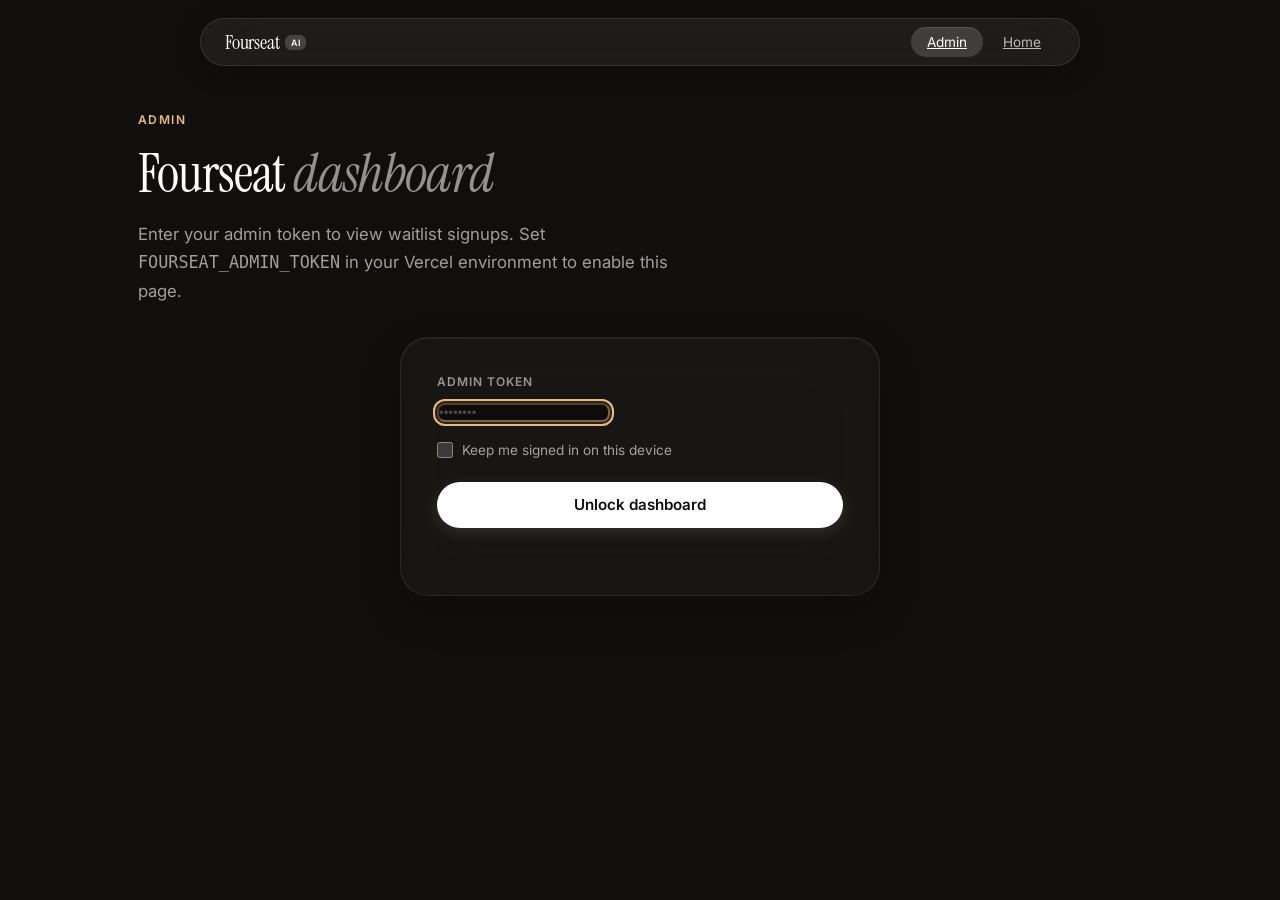
==== commit 8f320554: "Site polish: drop em dashes, surface Sentinel, fix half-screen layout - Replace every em dash (—) in" ====
--- a/frontend/admin.html
+++ b/frontend/admin.html
@@ -75,7 +75,7 @@
   <section id="dash-view" style="display:none">
     <div class="section-label">Waitlist</div>
     <div class="admin-stat">
-      <div class="admin-count" id="stat-count">—</div>
+      <div class="admin-count" id="stat-count">-</div>
       <div class="admin-count-lbl" id="stat-lbl">signups</div>
     </div>
     <div class="admin-meta" id="stat-meta"></div>
--- a/frontend/styles.css
+++ b/frontend/styles.css
@@ -165,6 +165,20 @@
   backdrop-filter:blur(12px);
 }
 .hero-badge svg{width:14px;height:14px;color:#e8ba83}
+a.hero-badge{
+  color:rgba(255,255,255,.85);
+  transition:background .25s ease,border-color .25s ease,transform .25s ease;
+}
+a.hero-badge:hover{
+  background:rgba(232,186,131,.12);
+  border-color:rgba(232,186,131,.4);
+  transform:translateY(-1px);
+}
+.hero-badge-arrow{
+  color:#e8ba83;margin-left:.25rem;font-weight:500;
+  transition:transform .25s ease;display:inline-block;
+}
+a.hero-badge:hover .hero-badge-arrow{transform:translateX(2px)}
 .hero-title{
   font-family:'Instrument Serif',serif;
   font-size:clamp(2.6rem,6vw,5.5rem);
@@ -437,7 +451,7 @@
 /* ─── FEATURES GRID ───────────────────────────────────────────────────────── */
 .features-grid{
   display:grid;
-  grid-template-columns:repeat(3,1fr);
+  grid-template-columns:repeat(auto-fit,minmax(240px,1fr));
   gap:1.25rem;
   margin-top:3rem;
 }
@@ -473,6 +487,43 @@
 .feature-icon svg{width:22px;height:22px;stroke:#e8ba83;stroke-width:1.8;fill:none;stroke-linecap:round;stroke-linejoin:round}
 .feature-name{font-size:1.1rem;font-weight:500;color:#fff;margin-bottom:.7rem}
 .feature-desc{font-size:.92rem;color:rgba(255,255,255,.5);line-height:1.6}
+
+/* Feature card acting as a link (for Sentinel) */
+a.feature-card{text-decoration:none;display:block}
+
+/* "New" highlight on the Sentinel card */
+.feature-card-new{
+  position:relative;
+  background:linear-gradient(180deg,rgba(232,186,131,.09),rgba(232,186,131,.02));
+  border-color:rgba(232,186,131,.25);
+}
+.feature-card-new:hover{
+  background:linear-gradient(180deg,rgba(232,186,131,.14),rgba(232,186,131,.04));
+  border-color:rgba(232,186,131,.45);
+}
+.feature-card-new .feature-icon{
+  background:rgba(232,186,131,.12);
+  border-color:rgba(232,186,131,.3);
+}
+.feature-badge{
+  position:absolute;top:1.1rem;right:1.1rem;
+  font-size:.65rem;font-weight:600;letter-spacing:.12em;text-transform:uppercase;
+  color:#110f0d;background:#e8ba83;
+  padding:.25rem .55rem;border-radius:999px;
+  box-shadow:0 2px 8px rgba(232,186,131,.3);
+}
+
+/* "New" badge pill inside nav link */
+.nav-link-new{
+  display:inline-flex;align-items:center;gap:.45rem;
+  text-decoration:none;
+}
+.nav-link-badge{
+  font-size:.58rem;font-weight:600;letter-spacing:.1em;text-transform:uppercase;
+  color:#110f0d;background:#e8ba83;
+  padding:.12rem .4rem;border-radius:999px;
+  line-height:1;
+}
 
 /* ─── TESTIMONIALS ────────────────────────────────────────────────────────── */
 .testimonials-grid{
@@ -793,20 +844,35 @@
 .footer-meta{font-size:.8rem;color:rgba(255,255,255,.35)}
 
 /* ─── RESPONSIVE ─────────────────────────────────────────────────────────── */
+/* Half-screen desktop (roughly 960 to 1200 CSS pixels). Keep the two-column
+   hero but trim the card and padding so nothing feels cramped. */
+@media (max-width:1200px){
+  .hero-content{padding:0 2.25rem;gap:3.25rem}
+  .hero-card{width:320px;padding:1.35rem}
+  .hero-snapshot li{grid-template-columns:3px 76px 1fr}
+  .preview-grid{grid-template-columns:repeat(2,1fr)}
+  .preview-cols{grid-template-columns:repeat(3,1fr)}
+}
+
 @media (max-width:1080px){
+  .hero-title{font-size:clamp(2.4rem,5.5vw,4.2rem)}
+  .hero-sub{font-size:1rem;max-width:100%}
   .hero-card{width:300px;padding:1.25rem}
-  .hero-snapshot li{grid-template-columns:3px 76px 1fr}
-}
-
+  .preview-q-text{font-size:1.05rem}
+  .preview-verdict{font-size:1.25rem}
+}
+
+/* Stack hero, collapse to fully single-column content. */
 @media (max-width:960px){
   .hero-content{grid-template-columns:1fr;gap:2.25rem;padding:0 1.5rem}
-  .hero-card{width:100%;max-width:460px;justify-self:start;animation:none}
-  .preview-grid{grid-template-columns:repeat(2,1fr)}
-  .features-grid,
+  .hero-card{width:100%;max-width:480px;justify-self:start;animation:none}
+  .features-grid{grid-template-columns:repeat(auto-fit,minmax(220px,1fr))}
   .testimonials-grid,
   .pricing-grid,
-  .ch-grid,
-  .preview-cols{grid-template-columns:1fr 1fr}
+  .ch-grid{grid-template-columns:1fr 1fr}
+  .preview-grid{grid-template-columns:repeat(2,1fr)}
+  .preview-cols{grid-template-columns:repeat(3,1fr);gap:.75rem}
+  .preview-col{padding:.9rem}
   .pricing-grid{gap:1rem}
   .price-card.featured::after{top:-10px}
   .section-inner{padding:0 1.5rem}
@@ -814,6 +880,11 @@
   .trust-inner{padding:1.25rem 1.5rem;gap:1.25rem}
   .closing-cta-card{padding:3rem 1.75rem;border-radius:26px}
   footer{padding:2rem 1.5rem;margin-top:3rem}
+}
+
+/* Tablet portrait. Collapse the chair columns so "Action steps" never orphans. */
+@media (max-width:860px){
+  .preview-cols{grid-template-columns:1fr;gap:.85rem}
 }
 
 @media (max-width:768px){
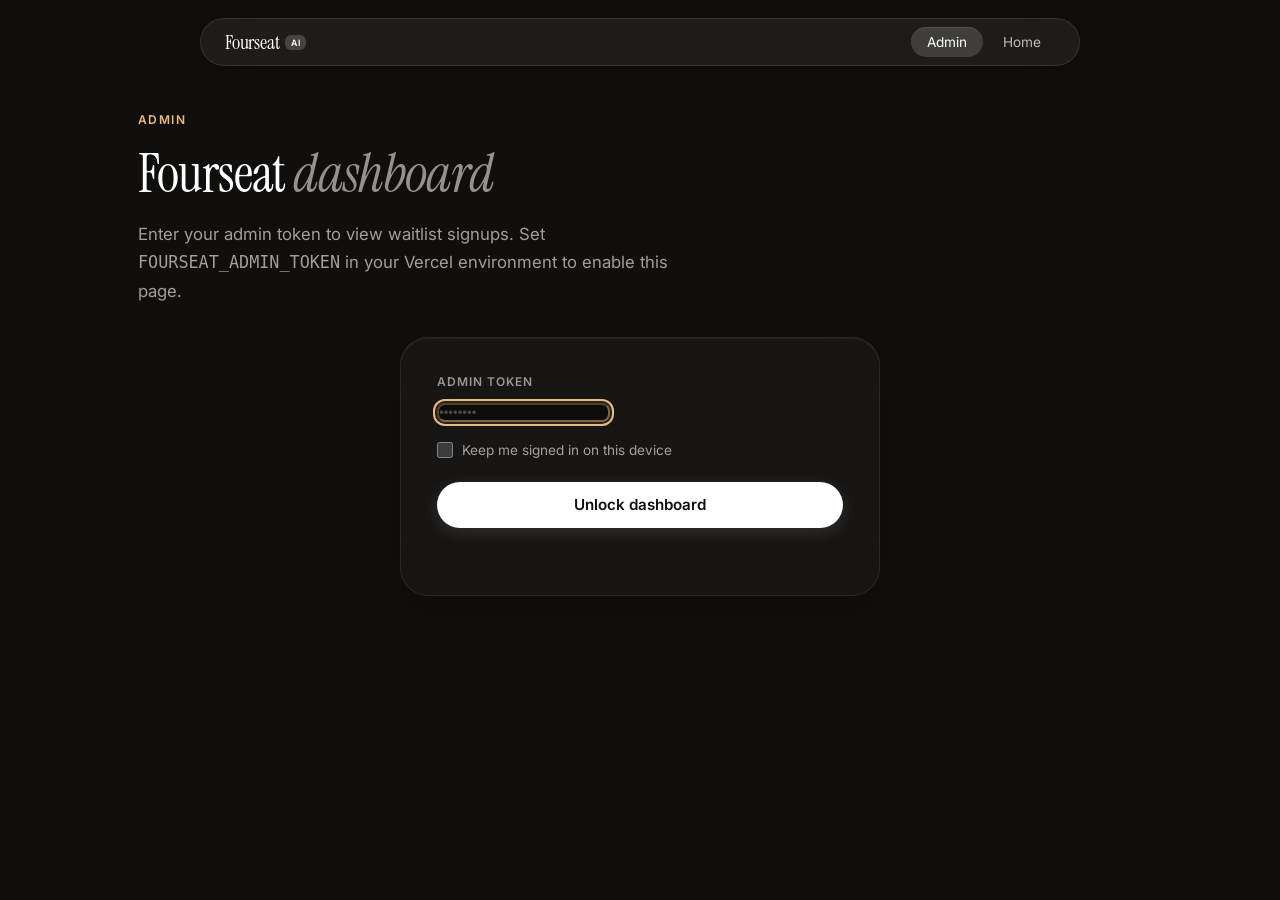
==== commit 52785ce6: "upgrade board deck UI and fix hardcoded white text for light mode compatibility" ====
--- a/frontend/admin.html
+++ b/frontend/admin.html
@@ -15,7 +15,7 @@
 <style>
   .admin-wrap{max-width:1100px;margin:0 auto;padding:7rem 3rem 4rem}
   .admin-stat{display:flex;align-items:flex-end;gap:1rem;margin-top:.5rem}
-  .admin-count{font-family:'Instrument Serif',serif;font-size:5.5rem;line-height:1;letter-spacing:-.03em;color:#fff}
+  .admin-count{font-family:'Instrument Serif',serif;font-size:5.5rem;line-height:1;letter-spacing:-.03em;color:var(--fg)}
   .admin-count-lbl{font-size:.95rem;color:rgba(255,255,255,.5);padding-bottom:.7rem}
   .admin-meta{display:flex;gap:1rem;flex-wrap:wrap;margin-top:1.5rem;font-size:.82rem;color:rgba(255,255,255,.55)}
   .admin-meta span{display:inline-flex;align-items:center;gap:.4rem;padding:.35rem .75rem;border:1px solid rgba(255,255,255,.08);border-radius:999px;background:rgba(255,255,255,.03)}
--- a/frontend/styles.css
+++ b/frontend/styles.css
@@ -4,7 +4,7 @@
 body{
   font-family:'Inter',system-ui,-apple-system,Segoe UI,sans-serif;
   background:#110f0d;
-  color:#fff;
+  color:var(--fg);
   -webkit-font-smoothing:antialiased;
   -moz-osx-font-smoothing:grayscale;
   overflow-x:hidden;
@@ -13,6 +13,8 @@
 }
 img,svg{display:block;max-width:100%}
 button{font-family:inherit}
+a{text-decoration:none;color:inherit}
+a:hover,a:focus,a:active,a:visited{text-decoration:none}
 :focus-visible{outline:2px solid #e8ba83;outline-offset:2px;border-radius:8px}
 .sr-only{position:absolute;width:1px;height:1px;padding:0;margin:-1px;overflow:hidden;clip:rect(0,0,0,0);white-space:nowrap;border:0}
 
@@ -41,20 +43,72 @@
 .nav-logo{
   font-family:'Instrument Serif',serif;
   font-size:1.25rem;
-  color:#fff;
+  color:var(--fg);
   margin-right:auto;
   letter-spacing:-.01em;
   display:inline-flex;align-items:center;gap:6px;
   background:none;border:none;cursor:pointer;padding:.25rem 0;
+}
+.brand-mark{
+  width:30px;
+  height:30px;
+  border-radius:50%;
+  flex-shrink:0;
+  background:
+    transparent
+    url(/frontend/logo-circle.png)
+    50% 50%/100% 100%
+    no-repeat;
+  filter:drop-shadow(0 4px 10px rgba(160,90,40,.18));
+  animation: spinBrand 15s linear infinite;
+}
+@keyframes spinBrand {
+  100% { transform: rotate(360deg); }
+}
+@keyframes spinBrandFast {
+  100% { transform: scale(1.1) rotate(360deg); }
+}
+.nav-logo:hover .brand-mark{animation: spinBrandFast 2s linear infinite;}
+.brand-word{
+  font-family:'Instrument Serif',serif;
+  font-size:2rem;
+  line-height:1;
+  letter-spacing:.01em;
+  color:#bb7b45;
+  text-transform:lowercase;
 }
 .nav-logo sup{
   font-family:'Inter',sans-serif;
   font-size:.55rem;font-weight:600;
   background:rgba(255,255,255,.18);
   border-radius:6px;padding:2px 6px;
-  letter-spacing:.06em;color:#fff;
+  letter-spacing:.06em;color:var(--fg);
 }
 .nav-links{display:flex;align-items:center;gap:4px;margin:0 1rem}
+.theme-toggle{
+  display:inline-flex;align-items:center;gap:.45rem;
+  padding:.45rem .75rem;
+  border:1px solid rgba(255,255,255,.12);
+  border-radius:999px;
+  background:rgba(255,255,255,.05);
+  color:rgba(255,255,255,.9);
+  font-size:.78rem;
+  cursor:pointer;
+  transition:background .25s ease,border-color .25s ease,transform .25s ease;
+  margin-right:.45rem;
+}
+.theme-toggle:hover{background:rgba(255,255,255,.1);border-color:rgba(255,255,255,.25);transform:translateY(-1px)}
+.theme-toggle-icon{
+  width:16px;height:16px;display:inline-flex;align-items:center;justify-content:center;
+}
+.theme-icon{
+  width:15px;height:15px;stroke:currentColor;stroke-width:2;fill:none;stroke-linecap:round;stroke-linejoin:round;
+}
+.theme-icon-sun{display:none}
+.theme-icon-moon{display:block}
+.theme-toggle[data-theme='light'] .theme-icon-sun{display:block}
+.theme-toggle[data-theme='light'] .theme-icon-moon{display:none}
+.theme-toggle-label{display:none !important;}
 .nav-link{
   padding:.45rem 1rem;
   font-size:.85rem;font-weight:400;
@@ -64,9 +118,11 @@
   cursor:pointer;
   transition:color .25s ease,background .25s ease;
   white-space:nowrap;
-}
-.nav-link:hover{color:#fff;background:rgba(255,255,255,.1)}
-.nav-link.active{color:#fff;background:rgba(255,255,255,.15);box-shadow:inset 0 1px 0 rgba(255,255,255,.1)}
+  text-decoration:none;
+}
+a.nav-logo,a.nav-cta{text-decoration:none}
+.nav-link:hover{color:var(--fg);background:rgba(255,255,255,.1)}
+.nav-link.active{color:var(--fg);background:rgba(255,255,255,.15);box-shadow:inset 0 1px 0 rgba(255,255,255,.1)}
 .nav-cta{
   display:inline-flex;align-items:center;
   padding:.55rem 1.2rem;
@@ -86,7 +142,7 @@
   border:none;background:rgba(255,255,255,.08);
   border-radius:999px;cursor:pointer;
   align-items:center;justify-content:center;
-  color:#fff;
+  color:var(--fg);
 }
 .nav-toggle svg{width:18px;height:18px;stroke:currentColor;stroke-width:2;fill:none;stroke-linecap:round}
 .nav-toggle .icon-close{display:none}
@@ -185,7 +241,7 @@
   font-weight:400;
   line-height:1.04;
   letter-spacing:-.02em;
-  color:#fff;
+  color:var(--fg);
   margin-bottom:1.5rem;
 }
 .hero-title em{font-style:italic;color:rgba(255,255,255,.65)}
@@ -219,15 +275,30 @@
   transition:transform .25s ease,box-shadow .25s ease,background .25s ease;
   box-shadow:0 4px 16px rgba(255,255,255,.12);
   text-decoration:none;
+  position: relative;
+  overflow: hidden;
+}
+.btn-hero-primary::after,
+.btn-primary::after {
+  content: '';
+  position: absolute;
+  top: 0; left: -100%; width: 50%; height: 100%;
+  background: linear-gradient(90deg, transparent, rgba(232, 186, 131, 0.6), transparent);
+  transform: skewX(-20deg);
+  transition: left 0.7s cubic-bezier(0.19, 1, 0.22, 1);
+}
+.btn-hero-primary:hover::after,
+.btn-primary:hover::after {
+  left: 150%;
 }
 .btn-hero-primary:hover,
-.btn-primary:hover{background:#f0ebe1;transform:translateY(-2px);box-shadow:0 8px 24px rgba(255,255,255,.22)}
+.btn-primary:hover{background:#f0ebe1;transform:translateY(-3px) scale(1.02);box-shadow:0 12px 28px rgba(255,255,255,.25), 0 0 20px rgba(232,186,131,0.3)}
 .btn-primary:disabled{background:rgba(255,255,255,.1);color:rgba(255,255,255,.3);cursor:not-allowed;transform:none;box-shadow:none}
 .btn-hero-secondary{
   display:inline-flex;align-items:center;justify-content:center;
   padding:.85rem 1.8rem;
   background:rgba(255,255,255,.05);
-  color:#fff;
+  color:var(--fg);
   border-radius:999px;
   font-size:.95rem;font-weight:500;
   border:1px solid rgba(255,255,255,.15);
@@ -245,7 +316,7 @@
   flex-wrap:wrap;
 }
 .hero-stats li{display:flex;flex-direction:column;gap:.2rem}
-.hero-stat-num{font-family:'Instrument Serif',serif;font-size:1.75rem;color:#fff;line-height:1;letter-spacing:-.01em}
+.hero-stat-num{font-family:'Instrument Serif',serif;font-size:1.75rem;color:var(--fg);line-height:1;letter-spacing:-.01em}
 .hero-stat-lbl{font-size:.78rem;color:rgba(255,255,255,.5);letter-spacing:.02em}
 
 /* Floating board snapshot card */
@@ -272,18 +343,23 @@
 }
 @keyframes hoverFloat{0%,100%{transform:translateY(0)}50%{transform:translateY(-10px)}}
 .hero-card-head{display:flex;align-items:center;gap:.85rem;position:relative;z-index:1}
-.hero-card-title{font-size:.95rem;font-weight:600;color:#fff}
+.hero-card-title{font-size:.95rem;font-weight:600;color:var(--fg)}
 .hero-card-sub{font-size:.72rem;color:rgba(255,255,255,.5);letter-spacing:.04em;text-transform:uppercase;margin-top:.15rem}
 .hero-orb{
   width:48px;height:48px;
   border-radius:50%;
-  background:transparent url(/frontend/orb.png) center/contain no-repeat;
-  filter:drop-shadow(0 8px 24px rgba(217,141,56,.35));
+  background:
+    url(/frontend/logo-circle.png) center/100% 100% no-repeat;
   position:relative;flex-shrink:0;
-  animation:spinOrb 30s linear infinite;
+  filter:drop-shadow(0 8px 22px rgba(132,84,35,.42));
+  animation:spinOrb 8s linear infinite, orbFloat 4s ease-in-out infinite;
   will-change:transform;
 }
-@keyframes spinOrb{to{transform:rotate(360deg)}}
+@keyframes orbFloat{
+  0%,100%{translate:0 0}
+  50%{translate:0 -4px}
+}
+@keyframes spinOrb{to{rotate:360deg}}
 @media (prefers-reduced-motion:reduce){
   .hero-orb,.chairman-orb{animation:none}
 }
@@ -308,7 +384,7 @@
   position:relative;z-index:1;
 }
 .hero-verdict-label{font-size:.65rem;font-weight:600;letter-spacing:.12em;text-transform:uppercase;color:#e8ba83;margin-bottom:.3rem}
-.hero-verdict-text{font-family:'Instrument Serif',serif;font-size:1.05rem;color:#fff;line-height:1.4}
+.hero-verdict-text{font-family:'Instrument Serif',serif;font-size:1.05rem;color:var(--fg);line-height:1.4}
 .hero-verdict-meta{margin-top:.55rem}
 
 .hero-card-cta{width:100%;padding:.75rem 1rem;border-radius:14px;font-size:.9rem;box-shadow:none;position:relative;z-index:1}
@@ -349,7 +425,7 @@
   font-size:.7rem;font-weight:600;letter-spacing:.12em;text-transform:uppercase;
   color:#e8ba83;flex-shrink:0;padding-top:.2rem;
 }
-.preview-q-text{font-family:'Instrument Serif',serif;font-size:1.2rem;color:#fff;line-height:1.45}
+.preview-q-text{font-family:'Instrument Serif',serif;font-size:1.2rem;color:var(--fg);line-height:1.45}
 
 .preview-grid{
   display:grid;grid-template-columns:repeat(4,1fr);gap:.85rem;
@@ -366,7 +442,7 @@
 .preview-card:hover{transform:translateY(-3px);background:rgba(255,255,255,.05)}
 .preview-bar{position:absolute;top:0;left:0;right:0;height:3px;background:var(--accent,#e8ba83);border-radius:18px 18px 0 0}
 .preview-head{display:flex;align-items:center;justify-content:space-between;gap:.5rem}
-.preview-role{font-size:.85rem;font-weight:600;color:#fff}
+.preview-role{font-size:.85rem;font-weight:600;color:var(--fg)}
 .preview-tag{font-size:.65rem;letter-spacing:.08em;text-transform:uppercase;color:rgba(255,255,255,.4)}
 .preview-text{font-size:.88rem;color:rgba(255,255,255,.7);line-height:1.55}
 
@@ -380,10 +456,10 @@
 }
 .preview-chair-head{display:flex;align-items:center;gap:1rem;flex-wrap:wrap}
 .preview-chair-head .chairman-orb{width:42px;height:42px}
-.preview-chair-title{font-size:1rem;font-weight:600;color:#fff}
+.preview-chair-title{font-size:1rem;font-weight:600;color:var(--fg)}
 .preview-chair-sub{font-size:.78rem;color:rgba(255,255,255,.5)}
 .preview-chair-pill{margin-left:auto}
-.preview-verdict{font-family:'Instrument Serif',serif;font-size:1.4rem;line-height:1.4;color:#fff}
+.preview-verdict{font-family:'Instrument Serif',serif;font-size:1.4rem;line-height:1.4;color:var(--fg)}
 .preview-cols{display:grid;grid-template-columns:repeat(3,1fr);gap:1rem}
 .preview-col{
   background:rgba(255,255,255,.02);
@@ -399,6 +475,187 @@
 .preview-col li::before{content:'→';position:absolute;left:0;color:#e8ba83}
 .preview-cta{
   display:flex;align-items:center;justify-content:center;gap:.85rem;flex-wrap:wrap;margin-top:1rem;
+}
+
+/* ─── WAITLIST COUNT ─────────────────────────────────────────────────────── */
+.waitlist-count{
+  display:inline-flex;align-items:center;gap:.55rem;
+  margin:0 auto 1.5rem;
+  font-size:.8rem;letter-spacing:.04em;color:rgba(255,255,255,.6);
+  background:rgba(232,186,131,.08);
+  border:1px solid rgba(232,186,131,.22);
+  padding:.45rem 1rem;border-radius:999px;
+  min-height:1em;
+}
+.waitlist-count strong{color:#e8ba83;font-weight:600}
+
+/* ─── SENTINEL SHOWCASE ──────────────────────────────────────────────────── */
+.sentinel-hero{
+  position:relative;padding:5.5rem 0 4rem;
+  background:
+    radial-gradient(ellipse 60% 80% at 85% 20%,rgba(232,186,131,.12) 0%,transparent 55%),
+    radial-gradient(ellipse 50% 60% at 10% 80%,rgba(232,124,124,.08) 0%,transparent 55%),
+    linear-gradient(180deg,#100e0c 0%,#14110e 100%);
+  border-top:1px solid rgba(255,255,255,.05);
+  border-bottom:1px solid rgba(255,255,255,.05);
+  overflow:hidden;
+}
+.sentinel-inner{
+  max-width:1150px;margin:0 auto;padding:0 3rem;
+  display:grid;grid-template-columns:minmax(0,1.05fr) minmax(0,1fr);
+  gap:3.5rem;align-items:center;
+}
+.sentinel-copy{position:relative;z-index:1}
+.sentinel-eyebrow{
+  display:inline-flex;align-items:center;gap:.55rem;
+  font-size:.72rem;font-weight:600;letter-spacing:.14em;text-transform:uppercase;
+  color:#e8ba83;
+  background:rgba(232,186,131,.1);
+  border:1px solid rgba(232,186,131,.28);
+  padding:.4rem .9rem;border-radius:999px;
+  margin-bottom:1.5rem;
+}
+.sentinel-pulse{
+  width:8px;height:8px;border-radius:50%;background:#e87c7c;
+  box-shadow:0 0 0 0 rgba(232,124,124,.7);
+  animation:sentinelPulse 1.6s infinite;
+}
+@keyframes sentinelPulse{
+  0%{box-shadow:0 0 0 0 rgba(232,124,124,.7)}
+  70%{box-shadow:0 0 0 10px rgba(232,124,124,0)}
+  100%{box-shadow:0 0 0 0 rgba(232,124,124,0)}
+}
+.sentinel-bullets{
+  list-style:none;margin-top:1.75rem;display:flex;flex-direction:column;gap:.85rem;
+}
+.sentinel-bullets li{
+  display:flex;align-items:flex-start;gap:.8rem;
+  font-size:.95rem;color:rgba(255,255,255,.78);line-height:1.55;
+}
+.sentinel-bullet-dot{
+  width:6px;height:6px;border-radius:50%;background:#e8ba83;flex-shrink:0;margin-top:.55rem;
+  box-shadow:0 0 12px rgba(232,186,131,.6);
+}
+.sentinel-preview{
+  background:linear-gradient(180deg,rgba(28,24,20,.75),rgba(18,15,13,.75));
+  border:1px solid rgba(255,255,255,.1);
+  border-radius:22px;padding:1.4rem 1.4rem 1.2rem;
+  box-shadow:0 30px 80px rgba(0,0,0,.5),inset 0 1px 0 rgba(255,255,255,.06);
+  backdrop-filter:blur(20px);
+  -webkit-backdrop-filter:blur(20px);
+  position:relative;z-index:1;
+}
+.sentinel-preview-head{
+  display:flex;align-items:center;gap:.9rem;padding-bottom:1rem;
+  border-bottom:1px solid rgba(255,255,255,.06);
+}
+.sentinel-preview-head .hero-orb{width:40px;height:40px}
+.sentinel-live{
+  margin-left:auto;font-size:.62rem;font-weight:700;letter-spacing:.14em;
+  color:#e87c7c;background:rgba(232,124,124,.12);
+  border:1px solid rgba(232,124,124,.3);
+  padding:.22rem .5rem;border-radius:6px;
+}
+.sentinel-rows{list-style:none;display:flex;flex-direction:column;gap:.45rem;padding:.9rem 0 0}
+.sentinel-row{
+  display:grid;grid-template-columns:44px 1fr;gap:.7rem;align-items:center;
+  padding:.7rem .85rem;border-radius:12px;
+  background:rgba(255,255,255,.02);border:1px solid rgba(255,255,255,.05);
+  transition:background .25s ease,transform .25s ease,border-color .25s ease;
+}
+.sentinel-row:hover{background:rgba(255,255,255,.045);transform:translateX(2px)}
+.sentinel-pri{
+  font-size:.7rem;font-weight:700;letter-spacing:.06em;
+  text-align:center;padding:.25rem 0;border-radius:6px;
+}
+.sentinel-row.p0 .sentinel-pri{color:#e87c7c;background:rgba(232,124,124,.12);border:1px solid rgba(232,124,124,.28)}
+.sentinel-row.p0{border-color:rgba(232,124,124,.22)}
+.sentinel-row.p1 .sentinel-pri{color:#e8a87c;background:rgba(232,168,124,.12);border:1px solid rgba(232,168,124,.28)}
+.sentinel-row.p2 .sentinel-pri{color:#e8d27c;background:rgba(232,210,124,.1);border:1px solid rgba(232,210,124,.24)}
+.sentinel-row.p3 .sentinel-pri{color:#7ccea8;background:rgba(124,206,168,.1);border:1px solid rgba(124,206,168,.24)}
+.sentinel-row-subject{font-size:.9rem;color:var(--fg);font-weight:500}
+.sentinel-row-meta{font-size:.72rem;color:rgba(255,255,255,.45);margin-top:.2rem;letter-spacing:.02em}
+.sentinel-verdict{
+  margin-top:1rem;padding:.95rem 1rem;border-radius:14px;
+  background:linear-gradient(180deg,rgba(232,186,131,.08),rgba(232,186,131,.02));
+  border:1px solid rgba(232,186,131,.25);
+}
+.sentinel-verdict-head{
+  display:flex;align-items:center;justify-content:space-between;gap:.75rem;
+  font-size:.72rem;font-weight:600;letter-spacing:.06em;
+  color:#e8ba83;text-transform:uppercase;margin-bottom:.45rem;
+}
+.sentinel-verdict-body{
+  font-family:'Instrument Serif',serif;font-size:1.02rem;color:var(--fg);line-height:1.45;
+}
+
+/* Home-page snapshot style (intentionally distinct from /sentinel page) */
+.sentinel-glance{
+  background:linear-gradient(180deg,rgba(26,22,19,.7),rgba(18,15,13,.72));
+  border:1px solid rgba(232,186,131,.2);
+  border-radius:22px;
+  padding:1.25rem;
+  box-shadow:0 20px 48px rgba(0,0,0,.35), inset 0 1px 0 rgba(255,255,255,.06);
+}
+.sentinel-glance-top{
+  padding-bottom:.8rem;
+  border-bottom:1px solid rgba(255,255,255,.08);
+  margin-bottom:.9rem;
+}
+.sentinel-glance-title{font-size:1rem;color:var(--fg);font-weight:600}
+.sentinel-glance-sub{
+  font-size:.72rem;
+  letter-spacing:.08em;
+  text-transform:uppercase;
+  color:rgba(255,255,255,.45);
+  margin-top:.25rem;
+}
+.sentinel-glance-question{
+  display:flex;align-items:center;gap:.75rem;flex-wrap:wrap;
+  border:1px solid rgba(232,186,131,.2);
+  background:linear-gradient(180deg,rgba(232,186,131,.08),rgba(232,186,131,.02));
+  border-radius:12px;
+  padding:.7rem .8rem;
+  margin-bottom:.75rem;
+}
+.sentinel-glance-q-label{
+  font-size:.64rem;font-weight:700;letter-spacing:.11em;text-transform:uppercase;color:#e8ba83;
+}
+.sentinel-glance-q-text{font-size:.9rem;color:var(--fg)}
+.sentinel-glance-grid{display:grid;grid-template-columns:1fr;gap:.6rem}
+.sentinel-mini-card{
+  border:1px solid rgba(255,255,255,.08);
+  background:rgba(255,255,255,.02);
+  border-radius:12px;
+  padding:.7rem .8rem;
+}
+.sentinel-mini-role{
+  font-size:.65rem;text-transform:uppercase;letter-spacing:.1em;font-weight:700;margin-bottom:.35rem;
+}
+.sentinel-mini-text{font-size:.85rem;line-height:1.45;color:rgba(255,255,255,.78)}
+.mini-strategy .sentinel-mini-role{color:#f1b48c}
+.mini-finance .sentinel-mini-role{color:#97d8bb}
+.mini-ops .sentinel-mini-role{color:#95bff7}
+.sentinel-chair-note{
+  margin-top:.9rem;
+  border:1px solid rgba(232,186,131,.24);
+  background:linear-gradient(180deg,rgba(232,186,131,.08),rgba(232,186,131,.02));
+  border-radius:12px;
+  padding:.75rem .85rem;
+}
+.sentinel-chair-head{
+  display:flex;justify-content:space-between;align-items:center;gap:.65rem;
+  font-size:.68rem;text-transform:uppercase;letter-spacing:.1em;font-weight:700;color:#e8ba83;
+  margin-bottom:.45rem;
+}
+.sentinel-chair-text{
+  font-size:.86rem;
+  line-height:1.45;
+  color:rgba(255,255,255,.82);
+}
+@media (max-width:900px){
+  .sentinel-inner{grid-template-columns:1fr;gap:2.5rem;padding:0 1.5rem}
+  .sentinel-hero{padding:4rem 0 3rem}
 }
 
 /* ─── CLOSING CTA ────────────────────────────────────────────────────────── */
@@ -437,7 +694,7 @@
   font-weight:400;
   line-height:1.1;
   letter-spacing:-.02em;
-  color:#fff;
+  color:var(--fg);
   margin-bottom:1.1rem;
 }
 .section-title em{font-style:italic;color:rgba(255,255,255,.55)}
@@ -485,7 +742,7 @@
   box-shadow:inset 0 1px 0 rgba(255,255,255,.1);
 }
 .feature-icon svg{width:22px;height:22px;stroke:#e8ba83;stroke-width:1.8;fill:none;stroke-linecap:round;stroke-linejoin:round}
-.feature-name{font-size:1.1rem;font-weight:500;color:#fff;margin-bottom:.7rem}
+.feature-name{font-size:1.1rem;font-weight:500;color:var(--fg);margin-bottom:.7rem}
 .feature-desc{font-size:.92rem;color:rgba(255,255,255,.5);line-height:1.6}
 
 /* Feature card acting as a link (for Sentinel) */
@@ -556,7 +813,7 @@
 .testi-avatar{
   width:42px;height:42px;border-radius:50%;
   display:flex;align-items:center;justify-content:center;
-  font-size:.85rem;font-weight:600;color:#fff;
+  font-size:.85rem;font-weight:600;color:var(--fg);
   flex-shrink:0;border:1px solid rgba(255,255,255,.2);
   background-size:cover;background-position:center;
   box-shadow:inset 0 2px 4px rgba(0,0,0,.5);
@@ -564,7 +821,7 @@
 .t-img-1{background-image:radial-gradient(circle at top right,#9fa1a6,#3f434a)}
 .t-img-2{background-image:radial-gradient(circle at top right,#d9aca4,#734a41)}
 .t-img-3{background-image:radial-gradient(circle at top right,#a0b5a3,#4a5c4c)}
-.testi-name{font-size:.9rem;font-weight:500;color:#fff}
+.testi-name{font-size:.9rem;font-weight:500;color:var(--fg)}
 .testi-role{font-size:.78rem;color:rgba(255,255,255,.45)}
 
 /* ─── PRICING ─────────────────────────────────────────────────────────────── */
@@ -602,7 +859,7 @@
 .price-amount{
   font-family:'Instrument Serif',serif;
   font-size:3rem;font-weight:400;
-  color:#fff;line-height:1;
+  color:var(--fg);line-height:1;
   margin-bottom:.5rem;letter-spacing:-.02em;
 }
 .price-amount span{font-family:'Inter',sans-serif;font-size:1rem;color:rgba(255,255,255,.4)}
@@ -615,11 +872,11 @@
   border-radius:999px;
   font-size:.9rem;font-weight:600;
   border:1px solid rgba(255,255,255,.2);
-  background:transparent;color:#fff;
+  background:transparent;color:var(--fg);
   cursor:pointer;transition:background .25s ease,border-color .25s ease;
 }
 .btn-price:hover{background:rgba(255,255,255,.1);border-color:rgba(255,255,255,.4)}
-.btn-price.featured{background:#fff;color:#110f0d;border-color:#fff}
+.btn-price.featured{background:#fff;color:#110f0d;border-color:var(--fg)}
 .btn-price.featured:hover{background:#f0ebe1;box-shadow:0 4px 16px rgba(255,255,255,.2)}
 
 /* ─── GLASS / FORMS ───────────────────────────────────────────────────────── */
@@ -648,7 +905,7 @@
   background:rgba(0,0,0,.2);
   border:1px solid rgba(255,255,255,.1);
   border-radius:14px;
-  color:#fff;
+  color:var(--fg);
   font-family:inherit;
   font-size:.95rem;
   padding:.95rem 1.1rem;
@@ -662,7 +919,7 @@
 input:focus,
 select:focus{border-color:rgba(232,186,131,.5);background:rgba(0,0,0,.4);box-shadow:0 0 0 4px rgba(232,186,131,.08)}
 textarea{min-height:120px}
-select option{background:#1a1714;color:#fff}
+select option{background:#1a1714;color:var(--fg)}
 .input-row{display:grid;grid-template-columns:1fr 1fr;gap:1.25rem;margin-bottom:1.25rem}
 .input-group{margin-bottom:1.25rem}
 .input-group:last-child{margin-bottom:0}
@@ -680,7 +937,7 @@
 .board-card:hover{transform:translateY(-2px);background:rgba(255,255,255,.04)}
 .board-card-bar{position:absolute;top:0;left:0;right:0;height:3px}
 .board-card-header{display:flex;align-items:flex-start;justify-content:space-between;margin-bottom:1rem;gap:.5rem}
-.member-name{font-size:1.02rem;font-weight:500;color:#fff}
+.member-name{font-size:1.02rem;font-weight:500;color:var(--fg)}
 .ai-badge{
   font-size:.68rem;padding:.3rem .75rem;
   border-radius:999px;
@@ -708,13 +965,14 @@
 .chairman-hdr{display:flex;align-items:center;gap:1rem;margin-bottom:1.75rem}
 .chairman-orb{
   width:48px;height:48px;border-radius:50%;
-  background:transparent url(/frontend/orb.png) center/contain no-repeat;
-  filter:drop-shadow(0 6px 18px rgba(0,0,0,.45));
+  background:
+    url(/frontend/logo-circle.png) center/100% 100% no-repeat;
+  filter:drop-shadow(0 6px 16px rgba(132,84,35,.4));
   flex-shrink:0;position:relative;
-  animation:spinOrb 30s linear infinite;
+  animation:spinOrb 8s linear infinite, orbFloat 4s ease-in-out infinite;
   will-change:transform;
 }
-.chairman-title{font-size:1.15rem;font-weight:600;color:#fff}
+.chairman-title{font-size:1.15rem;font-weight:600;color:var(--fg)}
 .chairman-sub{font-size:.82rem;color:rgba(255,255,255,.5)}
 .verdict-box{
   background:rgba(0,0,0,.2);
@@ -723,7 +981,7 @@
   padding:1.4rem 1.75rem;
   margin-bottom:2rem;
 }
-.verdict-text{font-family:'Instrument Serif',serif;font-size:1.4rem;color:#fff;line-height:1.4}
+.verdict-text{font-family:'Instrument Serif',serif;font-size:1.4rem;color:var(--fg);line-height:1.4}
 .conf-pill{
   display:inline-block;font-family:'Inter',sans-serif;
   font-size:.72rem;font-weight:600;
@@ -774,7 +1032,7 @@
   border-radius:16px;padding:1rem 1.25rem;margin-bottom:.7rem;
   display:flex;align-items:flex-start;justify-content:space-between;gap:1rem;
 }
-.doc-name{font-size:.95rem;font-weight:500;color:#fff;margin-bottom:.2rem;word-break:break-word}
+.doc-name{font-size:.95rem;font-weight:500;color:var(--fg);margin-bottom:.2rem;word-break:break-word}
 .doc-meta{font-size:.78rem;color:rgba(255,255,255,.4)}
 .memory-answer{
   background:rgba(232,186,131,.05);border:1px solid rgba(232,186,131,.2);
@@ -799,7 +1057,7 @@
 }
 .metric-val-input{
   background:transparent;border:none;font-family:'Instrument Serif',serif;
-  font-size:1.85rem;color:#fff;padding:0;width:100%;
+  font-size:1.85rem;color:var(--fg);padding:0;width:100%;
 }
 .metric-val-input:focus,.metric-lbl-input:focus{outline:none;box-shadow:none}
 .metrics-grid{display:grid;grid-template-columns:repeat(3,1fr);gap:1.25rem;margin-bottom:1.5rem}
@@ -807,7 +1065,7 @@
   background:rgba(255,255,255,.03);border:1px solid rgba(255,255,255,.1);
   border-radius:24px;padding:2.5rem;text-align:center;margin-top:1.5rem;
 }
-.deck-done-title{font-family:'Instrument Serif',serif;font-size:1.85rem;color:#fff;margin-bottom:.5rem}
+.deck-done-title{font-family:'Instrument Serif',serif;font-size:1.85rem;color:var(--fg);margin-bottom:.5rem}
 
 /* ─── STATUS BAR ─────────────────────────────────────────────────────────── */
 .status-bar{
@@ -823,7 +1081,7 @@
   margin-left:auto;max-width:min(420px,calc(100vw - 2rem));
   background:rgba(30,26,22,.95);border:1px solid rgba(255,255,255,.15);
   backdrop-filter:blur(24px);border-radius:14px;padding:.95rem 1.3rem;
-  font-size:.9rem;color:#fff;
+  font-size:.9rem;color:var(--fg);
   transform:translateY(120%);opacity:0;
   transition:transform .4s cubic-bezier(.16,1,.3,1),opacity .4s;
   box-shadow:0 10px 40px rgba(0,0,0,.4);
@@ -835,13 +1093,74 @@
 /* ─── FOOTER ─────────────────────────────────────────────────────────────── */
 footer{
   border-top:1px solid rgba(255,255,255,.05);
-  padding:2.5rem 3rem;
-  display:flex;align-items:center;justify-content:space-between;gap:1rem;
+  padding:3rem 3rem 2rem;
   max-width:1150px;margin:5rem auto 0;
-  flex-wrap:wrap;
-}
-.footer-brand{font-family:'Instrument Serif',serif;font-size:1.2rem;color:rgba(255,255,255,.65)}
+  position:relative;
+  overflow:hidden;
+}
 .footer-meta{font-size:.8rem;color:rgba(255,255,255,.35)}
+.footer-top{
+  display:flex;align-items:flex-start;justify-content:space-between;gap:2.5rem;flex-wrap:wrap;
+}
+.footer-brand-block{max-width:300px;position:relative;z-index:2}
+.footer-brand-lockup{display:inline-flex;align-items:center;gap:.5rem}
+.footer-brand-lockup .brand-mark{width:22px;height:22px}
+.footer-brand-lockup .brand-word{font-size:1.95rem}
+.footer-tagline{margin-top:1rem;font-size:1.05rem;color:rgba(255,255,255,.6);line-height:1.5}
+.footer-columns{
+  display:grid;grid-template-columns:repeat(4,minmax(120px,1fr));gap:2.25rem;
+  position:relative;z-index:2;
+}
+.footer-columns h4{
+  font-size:.82rem;font-weight:600;letter-spacing:.08em;text-transform:uppercase;
+  color:rgba(255,255,255,.5);margin-bottom:.95rem;
+}
+.footer-columns a{
+  display:block;
+  font-size:.95rem;
+  color:rgba(255,255,255,.62);
+  text-decoration:none;
+  margin:0 0 .7rem;
+}
+.footer-columns a:hover{color:var(--fg)}
+.footer-bottom{
+  margin-top:2rem;padding-top:1rem;
+  border-top:1px solid rgba(255,255,255,.06);
+  position:relative;z-index:2;
+  display:flex;align-items:center;justify-content:space-between;gap:1rem;flex-wrap:wrap;
+}
+.footer-social{display:inline-flex;align-items:center;gap:.55rem}
+.footer-social a{
+  width:22px;height:22px;border-radius:4px;
+  border:1px solid rgba(255,255,255,.2);
+  display:inline-flex;align-items:center;justify-content:center;
+  color:rgba(255,255,255,.7);font-size:.72rem;font-weight:600;text-decoration:none;
+}
+.footer-social a:hover{color:var(--fg);border-color:rgba(255,255,255,.45)}
+.footer-watermark{
+  position:absolute;
+  right:0;
+  bottom:-18px;
+  font-family:'Instrument Serif',serif;
+  font-size:10rem;
+  line-height:.8;
+  letter-spacing:-.02em;
+  color:rgba(255,255,255,.04);
+  pointer-events:none;
+}
+
+.legal-card h3{
+  margin-top:1.25rem;
+  margin-bottom:.45rem;
+  font-size:.95rem;
+  color:var(--fg);
+}
+.legal-card p{
+  font-size:.95rem;
+  color:rgba(255,255,255,.7);
+  line-height:1.7;
+}
+.legal-card a{color:#e8ba83}
 
 /* ─── RESPONSIVE ─────────────────────────────────────────────────────────── */
 /* Half-screen desktop (roughly 960 to 1200 CSS pixels). Keep the two-column
@@ -880,6 +1199,7 @@
   .trust-inner{padding:1.25rem 1.5rem;gap:1.25rem}
   .closing-cta-card{padding:3rem 1.75rem;border-radius:26px}
   footer{padding:2rem 1.5rem;margin-top:3rem}
+  .footer-columns{grid-template-columns:1fr 1fr;gap:1.5rem}
 }
 
 /* Tablet portrait. Collapse the chair columns so "Action steps" never orphans. */
@@ -895,6 +1215,8 @@
     border-radius:24px;
   }
   .nav-logo{font-size:1.15rem}
+  .brand-mark{width:26px;height:26px}
+  .brand-word{font-size:1.6rem}
   .nav-links{
     position:absolute;top:calc(100% + 10px);left:0;right:0;
     flex-direction:column;align-items:stretch;gap:4px;
@@ -911,6 +1233,8 @@
   nav.open .nav-links{transform:translateY(0);opacity:1;visibility:visible}
   .nav-link{padding:.75rem 1rem;text-align:left;font-size:.95rem}
   .nav-cta{padding:.5rem 1rem;font-size:.8rem}
+  .theme-toggle{padding:.45rem .65rem;margin-right:.3rem}
+  .theme-toggle-label{display:none}
   .nav-toggle{display:inline-flex}
 
   .hero{padding-top:104px;padding-bottom:32px;min-height:auto}
@@ -952,7 +1276,11 @@
   .verdict-text{font-size:1.15rem}
   .conf-pill{display:inline-block;margin:.5rem 0 0 0}
 
-  footer{flex-direction:column;align-items:flex-start;gap:.5rem;text-align:left}
+  .footer-top{flex-direction:column;gap:1.5rem}
+  .footer-columns{grid-template-columns:1fr 1fr;gap:1.25rem}
+  .footer-columns a{font-size:.96rem}
+  .footer-bottom{gap:.75rem}
+  .footer-watermark{font-size:7rem;bottom:-10px}
 
   .toast{right:1rem;left:1rem;bottom:1rem;font-size:.85rem}
 }
@@ -969,6 +1297,232 @@
   .testi-card{padding:1.5rem;min-height:auto}
   .upload-zone{padding:2rem 1rem}
   .nav-cta{padding:.45rem .85rem}
+  .brand-word{font-size:1.35rem}
+  .theme-toggle{padding:.4rem .55rem}
   .price-amount{font-size:2.6rem}
   .metric-val-input{font-size:1.6rem}
-}
+  .footer-columns{grid-template-columns:1fr}
+  .footer-watermark{font-size:5.4rem;right:6px;bottom:-2px}
+}
+
+/* ─── LIGHT THEME OVERRIDES ─────────────────────────────────────────────── */
+body[data-theme='light']{
+  background:
+    radial-gradient(1200px 700px at 10% -10%,rgba(223,188,145,.45),transparent 60%),
+    radial-gradient(900px 700px at 90% 15%,rgba(197,170,132,.32),transparent 58%),
+    linear-gradient(180deg,#f8f4ed 0%,#f3ecdf 45%,#ede2d1 100%);
+  color:#211d17;
+}
+body[data-theme='light']::before{
+  content:'';
+  position:fixed;
+  inset:0;
+  pointer-events:none;
+  z-index:-1;
+  background:
+    radial-gradient(900px 500px at 20% 35%,rgba(255,255,255,.35),transparent 70%),
+    radial-gradient(1000px 560px at 80% 75%,rgba(212,177,133,.2),transparent 72%);
+}
+body[data-theme='light'] nav{
+  background:rgba(255,255,255,.75);
+  border-color:rgba(29,25,21,.12);
+  box-shadow:0 4px 24px rgba(17,15,13,.12);
+}
+body[data-theme='light'] .nav-logo,
+body[data-theme='light'] .nav-link,
+body[data-theme='light'] .nav-toggle,
+body[data-theme='light'] .theme-toggle{
+  color:#201c16;
+}
+body[data-theme='light'] .brand-word{color:#9a6537}
+body[data-theme='light'] .theme-toggle{
+  background:rgba(31,26,20,.06);
+  border-color:rgba(31,26,20,.2);
+}
+body[data-theme='light'] .nav-link{color:rgba(32,28,22,.75)}
+body[data-theme='light'] .nav-link:hover,
+body[data-theme='light'] .nav-link.active{background:rgba(26,22,18,.08);color:#15120e}
+body[data-theme='light'] .nav-cta{
+  background:#201b15;color:var(--fg);box-shadow:0 2px 12px rgba(20,17,13,.22);
+}
+body[data-theme='light'] .nav-cta:hover{background:#352d22}
+body[data-theme='light'] .hero-bg{
+  background:
+    radial-gradient(ellipse 60% 80% at 75% 45%,rgba(228,180,124,.25) 0%,transparent 60%),
+    radial-gradient(ellipse 50% 60% at 20% 60%,rgba(211,189,159,.38) 0%,transparent 60%),
+    linear-gradient(160deg,#f8f4ed 0%,#f1ebdf 55%,#e8decd 100%);
+}
+body[data-theme='light'] .hero-grid{
+  background-image:
+    linear-gradient(rgba(23,20,16,.06) 1px,transparent 1px),
+    linear-gradient(90deg,rgba(23,20,16,.06) 1px,transparent 1px);
+}
+body[data-theme='light'] .hero-title,
+body[data-theme='light'] .section-title,
+body[data-theme='light'] .preview-q-text,
+body[data-theme='light'] .preview-verdict,
+body[data-theme='light'] .feature-name,
+body[data-theme='light'] .price-amount,
+body[data-theme='light'] .testi-name,
+body[data-theme='light'] .member-name,
+body[data-theme='light'] .chairman-title,
+body[data-theme='light'] .deck-done-title,
+body[data-theme='light'] .sentinel-row-subject,
+body[data-theme='light'] .sentinel-verdict-body,
+body[data-theme='light'] .hero-card-title,
+body[data-theme='light'] .hero-verdict-text,
+body[data-theme='light'] .hero-stat-num,
+body[data-theme='light'] .snap-role,
+body[data-theme='light'] .preview-role,
+body[data-theme='light'] .testi-avatar,
+body[data-theme='light'] .section-label{color:#1f1a14}
+body[data-theme='light'] .hero-title em,
+body[data-theme='light'] .section-title em{color:rgba(31,26,20,.6)}
+body[data-theme='light'] .cycle-text{color:#8b5c32}
+body[data-theme='light'] .hero-sub,
+body[data-theme='light'] .section-sub,
+body[data-theme='light'] .feature-desc,
+body[data-theme='light'] .price-desc,
+body[data-theme='light'] .price-features li,
+body[data-theme='light'] .testi-role,
+body[data-theme='light'] .testi-quote,
+body[data-theme='light'] .board-response,
+body[data-theme='light'] .answer-text,
+body[data-theme='light'] .preview-text,
+body[data-theme='light'] .preview-col li,
+body[data-theme='light'] .hero-stat-lbl,
+body[data-theme='light'] .snap-text,
+body[data-theme='light'] .sentinel-bullets li,
+body[data-theme='light'] .sentinel-row-meta,
+body[data-theme='light'] .preview-tag,
+body[data-theme='light'] .hero-card-sub,
+body[data-theme='light'] .chairman-sub,
+body[data-theme='light'] .ch-col-title,
+body[data-theme='light'] .round-tag,
+body[data-theme='light'] .input-label,
+body[data-theme='light'] .status-bar,
+body[data-theme='light'] .doc-meta,
+body[data-theme='light'] .trust-label,
+body[data-theme='light'] .trust-items,
+body[data-theme='light'] .trust-items span,
+body[data-theme='light'] .footer-tagline,
+body[data-theme='light'] .footer-meta{color:rgba(31,26,20,.72)}
+body[data-theme='light'] .hero-badge{
+  color:rgba(31,26,20,.8);
+  background:rgba(255,255,255,.78);
+}
+body[data-theme='light'] .hero-badge-arrow{color:#8b5c32}
+body[data-theme='light'] .trust-dot{background:rgba(139,92,50,.55)}
+body[data-theme='light'] .testi-avatar{
+  border-color:rgba(31,26,20,.2);
+  box-shadow:inset 0 2px 4px rgba(255,255,255,.45);
+}
+body[data-theme='light'] .hero-badge,
+body[data-theme='light'] .glass-card,
+body[data-theme='light'] .feature-card,
+body[data-theme='light'] .price-card,
+body[data-theme='light'] .testi-card,
+body[data-theme='light'] .preview-card,
+body[data-theme='light'] .preview-chair,
+body[data-theme='light'] .preview-question,
+body[data-theme='light'] .hero-card,
+body[data-theme='light'] .sentinel-preview,
+body[data-theme='light'] .sentinel-row,
+body[data-theme='light'] .sentinel-verdict,
+body[data-theme='light'] .memory-answer,
+body[data-theme='light'] .board-card,
+body[data-theme='light'] .chairman,
+body[data-theme='light'] .doc-item,
+body[data-theme='light'] .metric-box,
+body[data-theme='light'] .deck-done,
+body[data-theme='light'] .upload-zone,
+body[data-theme='light'] .closing-cta-card,
+body[data-theme='light'] .waitlist-count{
+  background:rgba(228,206,168,.78);
+  border-color:rgba(139,92,50,.24);
+  box-shadow:0 8px 24px rgba(86,57,28,.06), inset 0 1px 0 rgba(255,255,255,.35);
+  color:#1f1a14;
+}
+body[data-theme='light'] .waitlist-count strong { color: #b06b35; }
+body[data-theme='light'] .sentinel-hero,
+body[data-theme='light'] .trust-strip{
+  background:rgba(244,234,219,.62);
+  border-color:rgba(139,92,50,.14);
+}
+body[data-theme='light'] .sentinel-glance{
+  background:rgba(241,229,212,.9);
+  border-color:rgba(139,92,50,.2);
+  box-shadow:none;
+}
+body[data-theme='light'] .sentinel-glance-top{border-bottom-color:rgba(139,92,50,.15)}
+body[data-theme='light'] .sentinel-glance-title{color:#2a2117}
+body[data-theme='light'] .sentinel-glance-sub{color:rgba(42,33,23,.55)}
+body[data-theme='light'] .sentinel-glance-question{
+  background:rgba(248,241,231,.92);
+  border-color:rgba(139,92,50,.2);
+}
+body[data-theme='light'] .sentinel-glance-q-text{color:#2a2117}
+body[data-theme='light'] .sentinel-mini-card{
+  background:rgba(248,241,231,.9);
+  border-color:rgba(139,92,50,.18);
+}
+body[data-theme='light'] .sentinel-mini-text{color:rgba(42,33,23,.8)}
+body[data-theme='light'] .sentinel-chair-note{
+  background:rgba(248,241,231,.92);
+  border-color:rgba(139,92,50,.22);
+}
+body[data-theme='light'] .sentinel-chair-text{
+  color:rgba(42,33,23,.82);
+}
+body[data-theme='light'] .btn-hero-primary,
+body[data-theme='light'] .btn-primary,
+body[data-theme='light'] .btn-price.featured{
+  background:#1f1a14;color:var(--fg);
+}
+body[data-theme='light'] .btn-hero-primary:hover,
+body[data-theme='light'] .btn-primary:hover,
+body[data-theme='light'] .btn-price.featured:hover{background:#352d22}
+body[data-theme='light'] .btn-hero-secondary,
+body[data-theme='light'] .btn-price{
+  background:rgba(31,26,20,.05);
+  border-color:rgba(31,26,20,.2);
+  color:#1f1a14;
+}
+body[data-theme='light'] textarea,
+body[data-theme='light'] input[type=text],
+body[data-theme='light'] input[type=email],
+body[data-theme='light'] input[type=number],
+body[data-theme='light'] select{
+  background:rgba(248,241,231,.96);
+  border-color:rgba(139,92,50,.2);
+  color:#1f1a14;
+}
+body[data-theme='light'] textarea::placeholder,
+body[data-theme='light'] input::placeholder{color:rgba(31,26,20,.4)}
+body[data-theme='light'] .footer-columns a,
+body[data-theme='light'] .footer-brand{color:rgba(31,26,20,.78)}
+body[data-theme='light'] .footer-columns a:hover{color:#1a1610}
+body[data-theme='light'] .toast{
+  background:rgba(248,241,231,.97);
+  color:#1f1a14;
+  border-color:rgba(139,92,50,.2);
+}
+body[data-theme='light'] .section,
+body[data-theme='light'] .page,
+body[data-theme='light'] footer{background:transparent}
+body[data-theme='light'] .footer-social a{
+  border-color:rgba(31,26,20,.22);
+  color:rgba(31,26,20,.72);
+}
+body[data-theme='light'] .footer-social a:hover{
+  border-color:rgba(31,26,20,.4);
+  color:#1a1610;
+}
+body[data-theme='light'] .footer-watermark{color:rgba(139,92,50,.08)}
+body[data-theme='light'] [style*="color:rgba(255,255,255"]{
+  color:rgba(31,26,20,.76) !important;
+}
+body[data-theme='light'] [style*="color:var(--fg)"],
+body[data-theme='light'] [style*="color:var(--fg)"]{
+  color:#1f1a14 !important;
+}
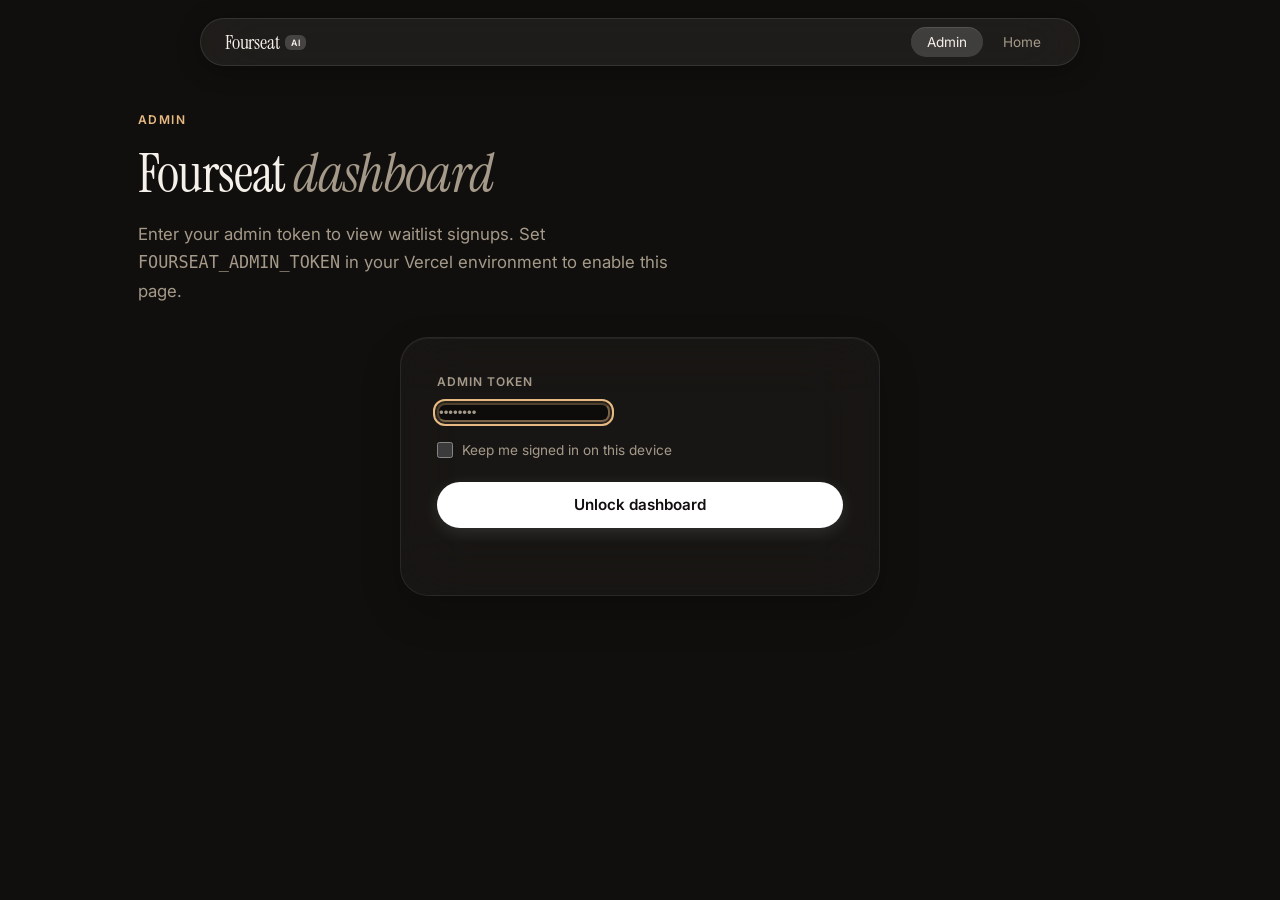
==== commit d34ab738: "nuclear fix: define --fg/--muted/--dim CSS vars globally, eliminate all hardcoded white text" ====
--- a/frontend/admin.html
+++ b/frontend/admin.html
@@ -16,19 +16,19 @@
   .admin-wrap{max-width:1100px;margin:0 auto;padding:7rem 3rem 4rem}
   .admin-stat{display:flex;align-items:flex-end;gap:1rem;margin-top:.5rem}
   .admin-count{font-family:'Instrument Serif',serif;font-size:5.5rem;line-height:1;letter-spacing:-.03em;color:var(--fg)}
-  .admin-count-lbl{font-size:.95rem;color:rgba(255,255,255,.5);padding-bottom:.7rem}
-  .admin-meta{display:flex;gap:1rem;flex-wrap:wrap;margin-top:1.5rem;font-size:.82rem;color:rgba(255,255,255,.55)}
+  .admin-count-lbl{font-size:.95rem;color:var(--muted);padding-bottom:.7rem}
+  .admin-meta{display:flex;gap:1rem;flex-wrap:wrap;margin-top:1.5rem;font-size:.82rem;color:var(--muted)}
   .admin-meta span{display:inline-flex;align-items:center;gap:.4rem;padding:.35rem .75rem;border:1px solid rgba(255,255,255,.08);border-radius:999px;background:rgba(255,255,255,.03)}
   .admin-dot{width:8px;height:8px;border-radius:50%;background:#4ade80}
   .admin-dot.off{background:#f87171}
   .admin-toolbar{display:flex;gap:.75rem;flex-wrap:wrap;margin-top:2rem;margin-bottom:1.5rem}
   .admin-table{width:100%;border-collapse:separate;border-spacing:0;background:rgba(255,255,255,.02);border:1px solid rgba(255,255,255,.06);border-radius:16px;overflow:hidden}
   .admin-table th,.admin-table td{padding:.85rem 1rem;text-align:left;font-size:.9rem;border-bottom:1px solid rgba(255,255,255,.05);vertical-align:top}
-  .admin-table th{font-size:.72rem;font-weight:600;letter-spacing:.08em;text-transform:uppercase;color:rgba(255,255,255,.5);background:rgba(0,0,0,.15)}
+  .admin-table th{font-size:.72rem;font-weight:600;letter-spacing:.08em;text-transform:uppercase;color:var(--muted);background:rgba(0,0,0,.15)}
   .admin-table tr:last-child td{border-bottom:none}
   .admin-table td.email a{color:#e8ba83;text-decoration:none}
   .admin-table td.email a:hover{text-decoration:underline}
-  .admin-empty{padding:2rem;text-align:center;color:rgba(255,255,255,.45)}
+  .admin-empty{padding:2rem;text-align:center;color:var(--muted)}
   .admin-login{max-width:480px;margin:0 auto}
   @media (max-width:768px){
     .admin-wrap{padding:6rem 1.25rem 3rem}
@@ -61,7 +61,7 @@
         <input type="password" id="token" name="token" autocomplete="current-password" placeholder="••••••••" required/>
       </div>
       <div class="input-group" style="margin-bottom:0">
-        <label style="display:inline-flex;align-items:center;gap:.55rem;font-size:.85rem;color:rgba(255,255,255,.6);cursor:pointer">
+        <label style="display:inline-flex;align-items:center;gap:.55rem;font-size:.85rem;color:var(--muted);cursor:pointer">
           <input type="checkbox" id="remember" style="width:16px;height:16px;accent-color:#e8ba83"/>
           Keep me signed in on this device
         </label>
--- a/frontend/styles.css
+++ b/frontend/styles.css
@@ -1,3 +1,29 @@
+/* ─── DESIGN TOKENS ───────────────────────────────────────────────────────── */
+:root{
+  --fg:#f5f1ea;
+  --muted:#a59a8a;
+  --dim:#6b6459;
+  --line:rgba(255,255,255,.08);
+  --line-2:rgba(255,255,255,.14);
+  --accent:#e8a87c;
+  --accent-2:#e8ba83;
+  --card-tint:rgba(255,255,255,.03);
+  --card-tint-strong:rgba(255,255,255,.06);
+  --p0:#e87c7c;--p1:#e8a87c;--p2:#e8d27c;--p3:#7ccea8;--good:#7ccea8;
+}
+body[data-theme='light']{
+  --fg:#1f1a14;
+  --muted:#6b5b41;
+  --dim:#8a7a5e;
+  --line:rgba(35,26,16,.14);
+  --line-2:rgba(35,26,16,.22);
+  --accent:#9c5c2a;
+  --accent-2:#b06b35;
+  --card-tint:rgba(214,184,138,.32);
+  --card-tint-strong:rgba(195,159,108,.42);
+  --p0:#a83a22;--p1:#9c5c2a;--p2:#876b1f;--p3:#3f7a55;--good:#3f7a55;
+}
+
 /* ─── BASE ────────────────────────────────────────────────────────────────── */
 *,*::before,*::after{box-sizing:border-box;margin:0;padding:0}
 html{scroll-behavior:smooth;font-size:16px;-webkit-text-size-adjust:100%}
@@ -91,13 +117,13 @@
   border:1px solid rgba(255,255,255,.12);
   border-radius:999px;
   background:rgba(255,255,255,.05);
-  color:rgba(255,255,255,.9);
+  color:var(--fg);
   font-size:.78rem;
   cursor:pointer;
   transition:background .25s ease,border-color .25s ease,transform .25s ease;
   margin-right:.45rem;
 }
-.theme-toggle:hover{background:rgba(255,255,255,.1);border-color:rgba(255,255,255,.25);transform:translateY(-1px)}
+.theme-toggle:hover{background:rgba(255,255,255,.1);border-color:var(--muted);transform:translateY(-1px)}
 .theme-toggle-icon{
   width:16px;height:16px;display:inline-flex;align-items:center;justify-content:center;
 }
@@ -112,7 +138,7 @@
 .nav-link{
   padding:.45rem 1rem;
   font-size:.85rem;font-weight:400;
-  color:rgba(255,255,255,.7);
+  color:var(--muted);
   border:none;background:none;
   border-radius:999px;
   cursor:pointer;
@@ -212,7 +238,7 @@
 }
 .hero-badge{
   display:inline-flex;align-items:center;gap:8px;
-  font-size:.8rem;color:rgba(255,255,255,.85);
+  font-size:.8rem;color:var(--fg);
   margin-bottom:1.75rem;
   background:rgba(255,255,255,.06);
   border:1px solid rgba(255,255,255,.1);
@@ -222,7 +248,7 @@
 }
 .hero-badge svg{width:14px;height:14px;color:#e8ba83}
 a.hero-badge{
-  color:rgba(255,255,255,.85);
+  color:var(--fg);
   transition:background .25s ease,border-color .25s ease,transform .25s ease;
 }
 a.hero-badge:hover{
@@ -244,15 +270,15 @@
   color:var(--fg);
   margin-bottom:1.5rem;
 }
-.hero-title em{font-style:italic;color:rgba(255,255,255,.65)}
+.hero-title em{font-style:italic;color:var(--muted)}
 .hero-sub{
   font-size:clamp(1rem,1.6vw,1.15rem);
-  color:rgba(255,255,255,.65);
+  color:var(--muted);
   line-height:1.6;
   margin-bottom:2.4rem;
   max-width:520px;
 }
-.hero-sub strong{color:rgba(255,255,255,.92);font-weight:500}
+.hero-sub strong{color:var(--fg);font-weight:500}
 .cycle-text{
   display:inline-block;
   color:#e8ba83;
@@ -293,7 +319,7 @@
 }
 .btn-hero-primary:hover,
 .btn-primary:hover{background:#f0ebe1;transform:translateY(-3px) scale(1.02);box-shadow:0 12px 28px rgba(255,255,255,.25), 0 0 20px rgba(232,186,131,0.3)}
-.btn-primary:disabled{background:rgba(255,255,255,.1);color:rgba(255,255,255,.3);cursor:not-allowed;transform:none;box-shadow:none}
+.btn-primary:disabled{background:rgba(255,255,255,.1);color:var(--muted);cursor:not-allowed;transform:none;box-shadow:none}
 .btn-hero-secondary{
   display:inline-flex;align-items:center;justify-content:center;
   padding:.85rem 1.8rem;
@@ -306,7 +332,7 @@
   transition:background .25s ease,border-color .25s ease,transform .25s ease;
   backdrop-filter:blur(8px);
 }
-.btn-hero-secondary:hover{background:rgba(255,255,255,.1);border-color:rgba(255,255,255,.3)}
+.btn-hero-secondary:hover{background:rgba(255,255,255,.1);border-color:var(--muted)}
 
 /* Hero stats */
 .hero-stats{
@@ -317,7 +343,7 @@
 }
 .hero-stats li{display:flex;flex-direction:column;gap:.2rem}
 .hero-stat-num{font-family:'Instrument Serif',serif;font-size:1.75rem;color:var(--fg);line-height:1;letter-spacing:-.01em}
-.hero-stat-lbl{font-size:.78rem;color:rgba(255,255,255,.5);letter-spacing:.02em}
+.hero-stat-lbl{font-size:.78rem;color:var(--muted);letter-spacing:.02em}
 
 /* Floating board snapshot card */
 .hero-card{
@@ -344,7 +370,7 @@
 @keyframes hoverFloat{0%,100%{transform:translateY(0)}50%{transform:translateY(-10px)}}
 .hero-card-head{display:flex;align-items:center;gap:.85rem;position:relative;z-index:1}
 .hero-card-title{font-size:.95rem;font-weight:600;color:var(--fg)}
-.hero-card-sub{font-size:.72rem;color:rgba(255,255,255,.5);letter-spacing:.04em;text-transform:uppercase;margin-top:.15rem}
+.hero-card-sub{font-size:.72rem;color:var(--muted);letter-spacing:.04em;text-transform:uppercase;margin-top:.15rem}
 .hero-orb{
   width:48px;height:48px;
   border-radius:50%;
@@ -373,8 +399,8 @@
   border-radius:12px;
 }
 .snap-bar{display:block;width:3px;height:18px;border-radius:2px}
-.snap-role{font-size:.72rem;font-weight:600;color:rgba(255,255,255,.85);letter-spacing:.02em}
-.snap-text{font-size:.78rem;color:rgba(255,255,255,.55);line-height:1.35}
+.snap-role{font-size:.72rem;font-weight:600;color:var(--fg);letter-spacing:.02em}
+.snap-text{font-size:.78rem;color:var(--muted);line-height:1.35}
 
 .hero-verdict{
   background:rgba(0,0,0,.25);
@@ -402,11 +428,11 @@
 }
 .trust-label{
   font-size:.7rem;font-weight:600;letter-spacing:.14em;text-transform:uppercase;
-  color:rgba(255,255,255,.45);flex-shrink:0;
+  color:var(--muted);flex-shrink:0;
 }
 .trust-items{
   display:flex;align-items:center;gap:1.2rem;flex-wrap:wrap;
-  font-size:.85rem;color:rgba(255,255,255,.7);
+  font-size:.85rem;color:var(--muted);
   font-family:'Instrument Serif',serif;font-style:italic;letter-spacing:.01em;
 }
 .trust-dot{width:4px;height:4px;border-radius:50%;background:rgba(232,186,131,.6)}
@@ -443,8 +469,8 @@
 .preview-bar{position:absolute;top:0;left:0;right:0;height:3px;background:var(--accent,#e8ba83);border-radius:18px 18px 0 0}
 .preview-head{display:flex;align-items:center;justify-content:space-between;gap:.5rem}
 .preview-role{font-size:.85rem;font-weight:600;color:var(--fg)}
-.preview-tag{font-size:.65rem;letter-spacing:.08em;text-transform:uppercase;color:rgba(255,255,255,.4)}
-.preview-text{font-size:.88rem;color:rgba(255,255,255,.7);line-height:1.55}
+.preview-tag{font-size:.65rem;letter-spacing:.08em;text-transform:uppercase;color:var(--muted)}
+.preview-text{font-size:.88rem;color:var(--muted);line-height:1.55}
 
 .preview-chair{
   background:linear-gradient(180deg,rgba(20,18,16,.7),rgba(15,13,11,.6));
@@ -457,7 +483,7 @@
 .preview-chair-head{display:flex;align-items:center;gap:1rem;flex-wrap:wrap}
 .preview-chair-head .chairman-orb{width:42px;height:42px}
 .preview-chair-title{font-size:1rem;font-weight:600;color:var(--fg)}
-.preview-chair-sub{font-size:.78rem;color:rgba(255,255,255,.5)}
+.preview-chair-sub{font-size:.78rem;color:var(--muted)}
 .preview-chair-pill{margin-left:auto}
 .preview-verdict{font-family:'Instrument Serif',serif;font-size:1.4rem;line-height:1.4;color:var(--fg)}
 .preview-cols{display:grid;grid-template-columns:repeat(3,1fr);gap:1rem}
@@ -466,10 +492,10 @@
   border:1px solid rgba(255,255,255,.05);
   border-radius:14px;padding:1.1rem;
 }
-.preview-col-title{font-size:.7rem;font-weight:600;letter-spacing:.1em;text-transform:uppercase;color:rgba(255,255,255,.45);margin-bottom:.65rem}
+.preview-col-title{font-size:.7rem;font-weight:600;letter-spacing:.1em;text-transform:uppercase;color:var(--muted);margin-bottom:.65rem}
 .preview-col ul{list-style:none;display:flex;flex-direction:column;gap:.5rem}
 .preview-col li{
-  font-size:.85rem;color:rgba(255,255,255,.7);line-height:1.5;
+  font-size:.85rem;color:var(--muted);line-height:1.5;
   padding-left:1rem;position:relative;
 }
 .preview-col li::before{content:'→';position:absolute;left:0;color:#e8ba83}
@@ -481,7 +507,7 @@
 .waitlist-count{
   display:inline-flex;align-items:center;gap:.55rem;
   margin:0 auto 1.5rem;
-  font-size:.8rem;letter-spacing:.04em;color:rgba(255,255,255,.6);
+  font-size:.8rem;letter-spacing:.04em;color:var(--muted);
   background:rgba(232,186,131,.08);
   border:1px solid rgba(232,186,131,.22);
   padding:.45rem 1rem;border-radius:999px;
@@ -530,7 +556,7 @@
 }
 .sentinel-bullets li{
   display:flex;align-items:flex-start;gap:.8rem;
-  font-size:.95rem;color:rgba(255,255,255,.78);line-height:1.55;
+  font-size:.95rem;color:var(--muted);line-height:1.55;
 }
 .sentinel-bullet-dot{
   width:6px;height:6px;border-radius:50%;background:#e8ba83;flex-shrink:0;margin-top:.55rem;
@@ -574,7 +600,7 @@
 .sentinel-row.p2 .sentinel-pri{color:#e8d27c;background:rgba(232,210,124,.1);border:1px solid rgba(232,210,124,.24)}
 .sentinel-row.p3 .sentinel-pri{color:#7ccea8;background:rgba(124,206,168,.1);border:1px solid rgba(124,206,168,.24)}
 .sentinel-row-subject{font-size:.9rem;color:var(--fg);font-weight:500}
-.sentinel-row-meta{font-size:.72rem;color:rgba(255,255,255,.45);margin-top:.2rem;letter-spacing:.02em}
+.sentinel-row-meta{font-size:.72rem;color:var(--muted);margin-top:.2rem;letter-spacing:.02em}
 .sentinel-verdict{
   margin-top:1rem;padding:.95rem 1rem;border-radius:14px;
   background:linear-gradient(180deg,rgba(232,186,131,.08),rgba(232,186,131,.02));
@@ -607,7 +633,7 @@
   font-size:.72rem;
   letter-spacing:.08em;
   text-transform:uppercase;
-  color:rgba(255,255,255,.45);
+  color:var(--muted);
   margin-top:.25rem;
 }
 .sentinel-glance-question{
@@ -632,7 +658,7 @@
 .sentinel-mini-role{
   font-size:.65rem;text-transform:uppercase;letter-spacing:.1em;font-weight:700;margin-bottom:.35rem;
 }
-.sentinel-mini-text{font-size:.85rem;line-height:1.45;color:rgba(255,255,255,.78)}
+.sentinel-mini-text{font-size:.85rem;line-height:1.45;color:var(--muted)}
 .mini-strategy .sentinel-mini-role{color:#f1b48c}
 .mini-finance .sentinel-mini-role{color:#97d8bb}
 .mini-ops .sentinel-mini-role{color:#95bff7}
@@ -651,7 +677,7 @@
 .sentinel-chair-text{
   font-size:.86rem;
   line-height:1.45;
-  color:rgba(255,255,255,.82);
+  color:var(--fg);
 }
 @media (max-width:900px){
   .sentinel-inner{grid-template-columns:1fr;gap:2.5rem;padding:0 1.5rem}
@@ -697,10 +723,10 @@
   color:var(--fg);
   margin-bottom:1.1rem;
 }
-.section-title em{font-style:italic;color:rgba(255,255,255,.55)}
+.section-title em{font-style:italic;color:var(--muted)}
 .section-sub{
   font-size:clamp(.95rem,1.4vw,1.05rem);
-  color:rgba(255,255,255,.6);
+  color:var(--muted);
   max-width:560px;
   line-height:1.7;
 }
@@ -728,7 +754,7 @@
 }
 .feature-card:hover{
   background:rgba(255,255,255,.06);
-  border-color:rgba(255,255,255,.15);
+  border-color:var(--muted);
   transform:translateY(-4px);
   box-shadow:0 12px 30px rgba(0,0,0,.3);
 }
@@ -743,7 +769,7 @@
 }
 .feature-icon svg{width:22px;height:22px;stroke:#e8ba83;stroke-width:1.8;fill:none;stroke-linecap:round;stroke-linejoin:round}
 .feature-name{font-size:1.1rem;font-weight:500;color:var(--fg);margin-bottom:.7rem}
-.feature-desc{font-size:.92rem;color:rgba(255,255,255,.5);line-height:1.6}
+.feature-desc{font-size:.92rem;color:var(--muted);line-height:1.6}
 
 /* Feature card acting as a link (for Sentinel) */
 a.feature-card{text-decoration:none;display:block}
@@ -802,7 +828,7 @@
 .testi-card:hover{background:rgba(255,255,255,.05);transform:translateY(-4px)}
 .testi-quote{
   font-size:1.05rem;
-  color:rgba(255,255,255,.85);
+  color:var(--fg);
   line-height:1.55;
   margin-bottom:1.75rem;
   font-family:'Instrument Serif',serif;
@@ -822,7 +848,7 @@
 .t-img-2{background-image:radial-gradient(circle at top right,#d9aca4,#734a41)}
 .t-img-3{background-image:radial-gradient(circle at top right,#a0b5a3,#4a5c4c)}
 .testi-name{font-size:.9rem;font-weight:500;color:var(--fg)}
-.testi-role{font-size:.78rem;color:rgba(255,255,255,.45)}
+.testi-role{font-size:.78rem;color:var(--muted)}
 
 /* ─── PRICING ─────────────────────────────────────────────────────────────── */
 .pricing-grid{
@@ -862,10 +888,10 @@
   color:var(--fg);line-height:1;
   margin-bottom:.5rem;letter-spacing:-.02em;
 }
-.price-amount span{font-family:'Inter',sans-serif;font-size:1rem;color:rgba(255,255,255,.4)}
-.price-desc{font-size:.9rem;color:rgba(255,255,255,.55);margin-bottom:1.75rem;padding-bottom:1.75rem;border-bottom:1px solid rgba(255,255,255,.08);line-height:1.55}
+.price-amount span{font-family:'Inter',sans-serif;font-size:1rem;color:var(--muted)}
+.price-desc{font-size:.9rem;color:var(--muted);margin-bottom:1.75rem;padding-bottom:1.75rem;border-bottom:1px solid rgba(255,255,255,.08);line-height:1.55}
 .price-features{list-style:none;display:flex;flex-direction:column;gap:.85rem;margin-bottom:2.25rem;flex-grow:1}
-.price-features li{font-size:.9rem;color:rgba(255,255,255,.7);display:flex;gap:.8rem;align-items:flex-start}
+.price-features li{font-size:.9rem;color:var(--muted);display:flex;gap:.8rem;align-items:flex-start}
 .price-features li::before{content:'✓';color:#e8ba83;flex-shrink:0}
 .btn-price{
   width:100%;padding:.9rem;
@@ -875,7 +901,7 @@
   background:transparent;color:var(--fg);
   cursor:pointer;transition:background .25s ease,border-color .25s ease;
 }
-.btn-price:hover{background:rgba(255,255,255,.1);border-color:rgba(255,255,255,.4)}
+.btn-price:hover{background:rgba(255,255,255,.1);border-color:var(--muted)}
 .btn-price.featured{background:#fff;color:#110f0d;border-color:var(--fg)}
 .btn-price.featured:hover{background:#f0ebe1;box-shadow:0 4px 16px rgba(255,255,255,.2)}
 
@@ -893,7 +919,7 @@
   display:block;
   font-size:.75rem;font-weight:600;
   letter-spacing:.08em;text-transform:uppercase;
-  color:rgba(255,255,255,.55);
+  color:var(--muted);
   margin-bottom:.7rem;
 }
 textarea,
@@ -914,7 +940,7 @@
   outline:none;
 }
 textarea::placeholder,
-input::placeholder{color:rgba(255,255,255,.25)}
+input::placeholder{color:var(--muted)}
 textarea:focus,
 input:focus,
 select:focus{border-color:rgba(232,186,131,.5);background:rgba(0,0,0,.4);box-shadow:0 0 0 4px rgba(232,186,131,.08)}
@@ -943,15 +969,15 @@
   border-radius:999px;
   background:rgba(255,255,255,.05);
   border:1px solid rgba(255,255,255,.1);
-  color:rgba(255,255,255,.55);
+  color:var(--muted);
   white-space:nowrap;flex-shrink:0;
 }
 .round-tag{
   font-size:.7rem;font-weight:600;letter-spacing:.08em;
-  text-transform:uppercase;color:rgba(255,255,255,.35);
+  text-transform:uppercase;color:var(--muted);
   margin-bottom:.85rem;
 }
-.board-response{font-size:.95rem;color:rgba(255,255,255,.75);line-height:1.7}
+.board-response{font-size:.95rem;color:var(--muted);line-height:1.7}
 
 /* Chairman / Verdict */
 .chairman{
@@ -973,7 +999,7 @@
   will-change:transform;
 }
 .chairman-title{font-size:1.15rem;font-weight:600;color:var(--fg)}
-.chairman-sub{font-size:.82rem;color:rgba(255,255,255,.5)}
+.chairman-sub{font-size:.82rem;color:var(--muted)}
 .verdict-box{
   background:rgba(0,0,0,.2);
   border:1px solid rgba(255,255,255,.08);
@@ -993,9 +1019,9 @@
 .conf-low{background:rgba(239,68,68,.1);color:#f87171;border:1px solid rgba(239,68,68,.2)}
 .ch-grid{display:grid;grid-template-columns:repeat(3,1fr);gap:1.25rem;margin-bottom:.5rem}
 .ch-col{background:rgba(255,255,255,.02);border:1px solid rgba(255,255,255,.05);border-radius:16px;padding:1.4rem}
-.ch-col-title{font-size:.75rem;font-weight:600;letter-spacing:.1em;text-transform:uppercase;color:rgba(255,255,255,.45);margin-bottom:.9rem}
+.ch-col-title{font-size:.75rem;font-weight:600;letter-spacing:.1em;text-transform:uppercase;color:var(--muted);margin-bottom:.9rem}
 .ch-list{list-style:none;display:flex;flex-direction:column;gap:.7rem}
-.ch-list li{font-size:.9rem;color:rgba(255,255,255,.7);line-height:1.55;padding-left:1.1rem;position:relative}
+.ch-list li{font-size:.9rem;color:var(--muted);line-height:1.55;padding-left:1.1rem;position:relative}
 .ch-list li::before{content:'→';position:absolute;left:0;color:#e8ba83}
 
 /* ─── LOADING ────────────────────────────────────────────────────────────── */
@@ -1010,10 +1036,10 @@
   margin:0 auto 1.4rem;
 }
 @keyframes spin{to{transform:rotate(360deg)}}
-.loading-msg{font-size:1rem;color:rgba(255,255,255,.6)}
+.loading-msg{font-size:1rem;color:var(--muted)}
 .loading-steps{margin-top:1.4rem;display:flex;flex-direction:column;gap:.55rem;text-align:left;max-width:540px;margin-left:auto;margin-right:auto}
-.step{font-size:.85rem;color:rgba(255,255,255,.3);transition:color .35s}
-.step.done{color:rgba(255,255,255,.5)}
+.step{font-size:.85rem;color:var(--muted);transition:color .35s}
+.step.done{color:var(--muted)}
 .step.now{color:#e8ba83}
 
 /* ─── MEMORY ──────────────────────────────────────────────────────────────── */
@@ -1033,16 +1059,16 @@
   display:flex;align-items:flex-start;justify-content:space-between;gap:1rem;
 }
 .doc-name{font-size:.95rem;font-weight:500;color:var(--fg);margin-bottom:.2rem;word-break:break-word}
-.doc-meta{font-size:.78rem;color:rgba(255,255,255,.4)}
+.doc-meta{font-size:.78rem;color:var(--muted)}
 .memory-answer{
   background:rgba(232,186,131,.05);border:1px solid rgba(232,186,131,.2);
   border-radius:20px;padding:1.75rem;margin-top:1.5rem;
 }
-.answer-text{font-size:.95rem;line-height:1.7;color:rgba(255,255,255,.85)}
+.answer-text{font-size:.95rem;line-height:1.7;color:var(--fg)}
 .source-chip{
   display:inline-block;font-size:.72rem;padding:.3rem .8rem;
   background:rgba(255,255,255,.05);border:1px solid rgba(255,255,255,.1);
-  border-radius:999px;color:rgba(255,255,255,.55);margin:.4rem .4rem 0 0;
+  border-radius:999px;color:var(--muted);margin:.4rem .4rem 0 0;
 }
 .memory-grid{display:grid;grid-template-columns:1fr 1fr;gap:2rem}
 
@@ -1053,7 +1079,7 @@
 }
 .metric-lbl-input{
   background:transparent;border:none;font-size:.7rem;font-weight:600;letter-spacing:.08em;
-  text-transform:uppercase;color:rgba(255,255,255,.45);padding:0;width:100%;margin-bottom:.5rem;
+  text-transform:uppercase;color:var(--muted);padding:0;width:100%;margin-bottom:.5rem;
 }
 .metric-val-input{
   background:transparent;border:none;font-family:'Instrument Serif',serif;
@@ -1070,7 +1096,7 @@
 /* ─── STATUS BAR ─────────────────────────────────────────────────────────── */
 .status-bar{
   display:inline-flex;align-items:center;gap:.55rem;
-  font-size:.8rem;color:rgba(255,255,255,.45);
+  font-size:.8rem;color:var(--muted);
   margin-bottom:1.5rem;
 }
 .status-dot{width:8px;height:8px;border-radius:50%;background:#4ade80;box-shadow:0 0 0 4px rgba(74,222,128,.12)}
@@ -1098,7 +1124,7 @@
   position:relative;
   overflow:hidden;
 }
-.footer-meta{font-size:.8rem;color:rgba(255,255,255,.35)}
+.footer-meta{font-size:.8rem;color:var(--muted)}
 .footer-top{
   display:flex;align-items:flex-start;justify-content:space-between;gap:2.5rem;flex-wrap:wrap;
 }
@@ -1106,19 +1132,19 @@
 .footer-brand-lockup{display:inline-flex;align-items:center;gap:.5rem}
 .footer-brand-lockup .brand-mark{width:22px;height:22px}
 .footer-brand-lockup .brand-word{font-size:1.95rem}
-.footer-tagline{margin-top:1rem;font-size:1.05rem;color:rgba(255,255,255,.6);line-height:1.5}
+.footer-tagline{margin-top:1rem;font-size:1.05rem;color:var(--muted);line-height:1.5}
 .footer-columns{
   display:grid;grid-template-columns:repeat(4,minmax(120px,1fr));gap:2.25rem;
   position:relative;z-index:2;
 }
 .footer-columns h4{
   font-size:.82rem;font-weight:600;letter-spacing:.08em;text-transform:uppercase;
-  color:rgba(255,255,255,.5);margin-bottom:.95rem;
+  color:var(--muted);margin-bottom:.95rem;
 }
 .footer-columns a{
   display:block;
   font-size:.95rem;
-  color:rgba(255,255,255,.62);
+  color:var(--muted);
   text-decoration:none;
   margin:0 0 .7rem;
 }
@@ -1134,9 +1160,9 @@
   width:22px;height:22px;border-radius:4px;
   border:1px solid rgba(255,255,255,.2);
   display:inline-flex;align-items:center;justify-content:center;
-  color:rgba(255,255,255,.7);font-size:.72rem;font-weight:600;text-decoration:none;
-}
-.footer-social a:hover{color:var(--fg);border-color:rgba(255,255,255,.45)}
+  color:var(--muted);font-size:.72rem;font-weight:600;text-decoration:none;
+}
+.footer-social a:hover{color:var(--fg);border-color:var(--muted)}
 .footer-watermark{
   position:absolute;
   right:0;
@@ -1145,7 +1171,7 @@
   font-size:10rem;
   line-height:.8;
   letter-spacing:-.02em;
-  color:rgba(255,255,255,.04);
+  color:var(--muted);
   pointer-events:none;
 }
 
@@ -1157,7 +1183,7 @@
 }
 .legal-card p{
   font-size:.95rem;
-  color:rgba(255,255,255,.7);
+  color:var(--muted);
   line-height:1.7;
 }
 .legal-card a{color:#e8ba83}
@@ -1343,7 +1369,7 @@
 body[data-theme='light'] .nav-link:hover,
 body[data-theme='light'] .nav-link.active{background:rgba(26,22,18,.08);color:#15120e}
 body[data-theme='light'] .nav-cta{
-  background:#201b15;color:var(--fg);box-shadow:0 2px 12px rgba(20,17,13,.22);
+  background:#201b15;color:#f5f1ea;box-shadow:0 2px 12px rgba(20,17,13,.22);
 }
 body[data-theme='light'] .nav-cta:hover{background:#352d22}
 body[data-theme='light'] .hero-bg{
@@ -1477,7 +1503,7 @@
 body[data-theme='light'] .btn-hero-primary,
 body[data-theme='light'] .btn-primary,
 body[data-theme='light'] .btn-price.featured{
-  background:#1f1a14;color:var(--fg);
+  background:#1f1a14;color:#f5f1ea;
 }
 body[data-theme='light'] .btn-hero-primary:hover,
 body[data-theme='light'] .btn-primary:hover,
